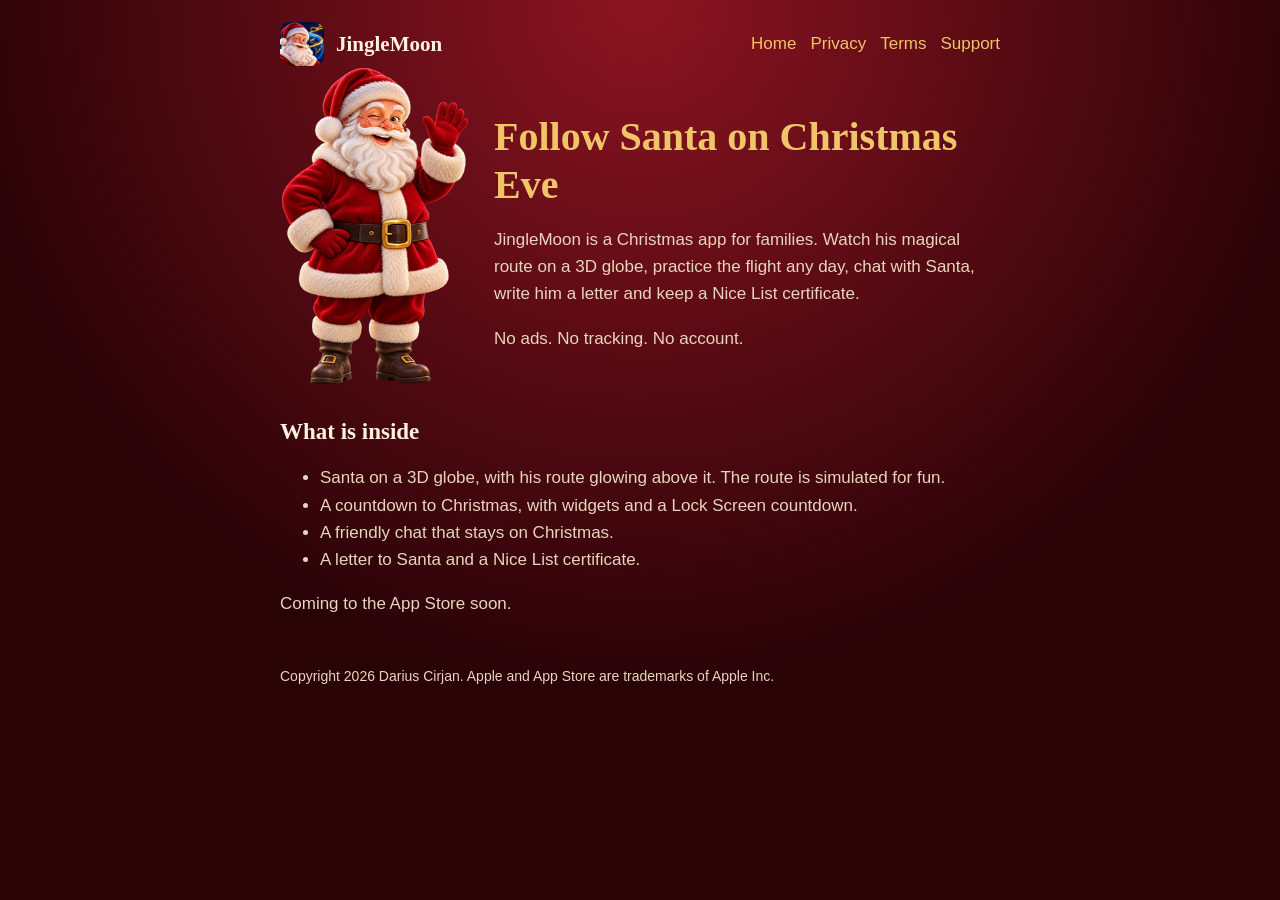
==== index.html @ f24d23e4 "Add the JingleMoon site - landing, privacy, terms and support for the App Store listing Co-Authored-" ====
<!DOCTYPE html>
<html lang="en"><head><meta charset="utf-8"><meta name="viewport" content="width=device-width,initial-scale=1"><title>JingleMoon: Santa Tracker</title><meta name="description" content="JingleMoon: follow Santa's flight on a 3D globe, chat with Santa and write him a letter."><link rel="icon" href="favicon.png"><link rel="apple-touch-icon" href="apple-touch-icon.png"><link rel="stylesheet" href="style.css"></head><body>
<header><img src="img/icon.png" alt=""><b>JingleMoon</b><nav><a href="index.html">Home</a><a href="privacy.html">Privacy</a><a href="terms.html">Terms</a><a href="support.html">Support</a></nav></header>
<main>
<section class="hero"><img src="img/santa.png" alt="Santa waving"><div><h1>Follow Santa on Christmas Eve</h1><p>JingleMoon is a Christmas app for families. Watch his magical route on a 3D globe, practice the flight any day, chat with Santa, write him a letter and keep a Nice List certificate.</p><p>No ads. No tracking. No account.</p></div></section><h2>What is inside</h2><ul><li>Santa on a 3D globe, with his route glowing above it. The route is simulated for fun.</li><li>A countdown to Christmas, with widgets and a Lock Screen countdown.</li><li>A friendly chat that stays on Christmas.</li><li>A letter to Santa and a Nice List certificate.</li></ul><p>Coming to the App Store soon.</p>
</main>
<footer>Copyright 2026 Darius Cirjan. Apple and App Store are trademarks of Apple Inc.</footer></body></html>
---- style.css ----
:root{--red:#7a0f1c;--deep:#2a0307;--gold:#f0c469;--cream:#fdf3df;--muted:#e7d6bd}
*{box-sizing:border-box}body{margin:0;background:radial-gradient(circle at 50% 0,#8d1422,var(--deep) 62%);background-attachment:fixed;color:var(--cream);font:17px/1.6 -apple-system,BlinkMacSystemFont,"Segoe UI",Roboto,Arial,sans-serif}
a{color:var(--gold)}header,main,footer{max-width:760px;margin:auto;padding:0 20px}header{display:flex;align-items:center;gap:12px;padding-top:22px;flex-wrap:wrap}
header img{width:44px;height:44px;border-radius:10px}header b{font:700 21px Georgia,serif;margin-right:auto}nav a{margin-left:14px;text-decoration:none}h1,h2{font-family:Georgia,serif;line-height:1.2}h1{font-size:40px;color:var(--gold);margin:30px 0 8px}h2{font-size:23px;margin-top:32px}p,li{color:var(--muted)}
.hero{display:flex;gap:24px;align-items:center;flex-wrap:wrap}.hero img{width:190px;max-width:45vw}.hero div{flex:1;min-width:260px}footer{margin-top:48px;padding-bottom:36px;font-size:14px;color:var(--muted)}
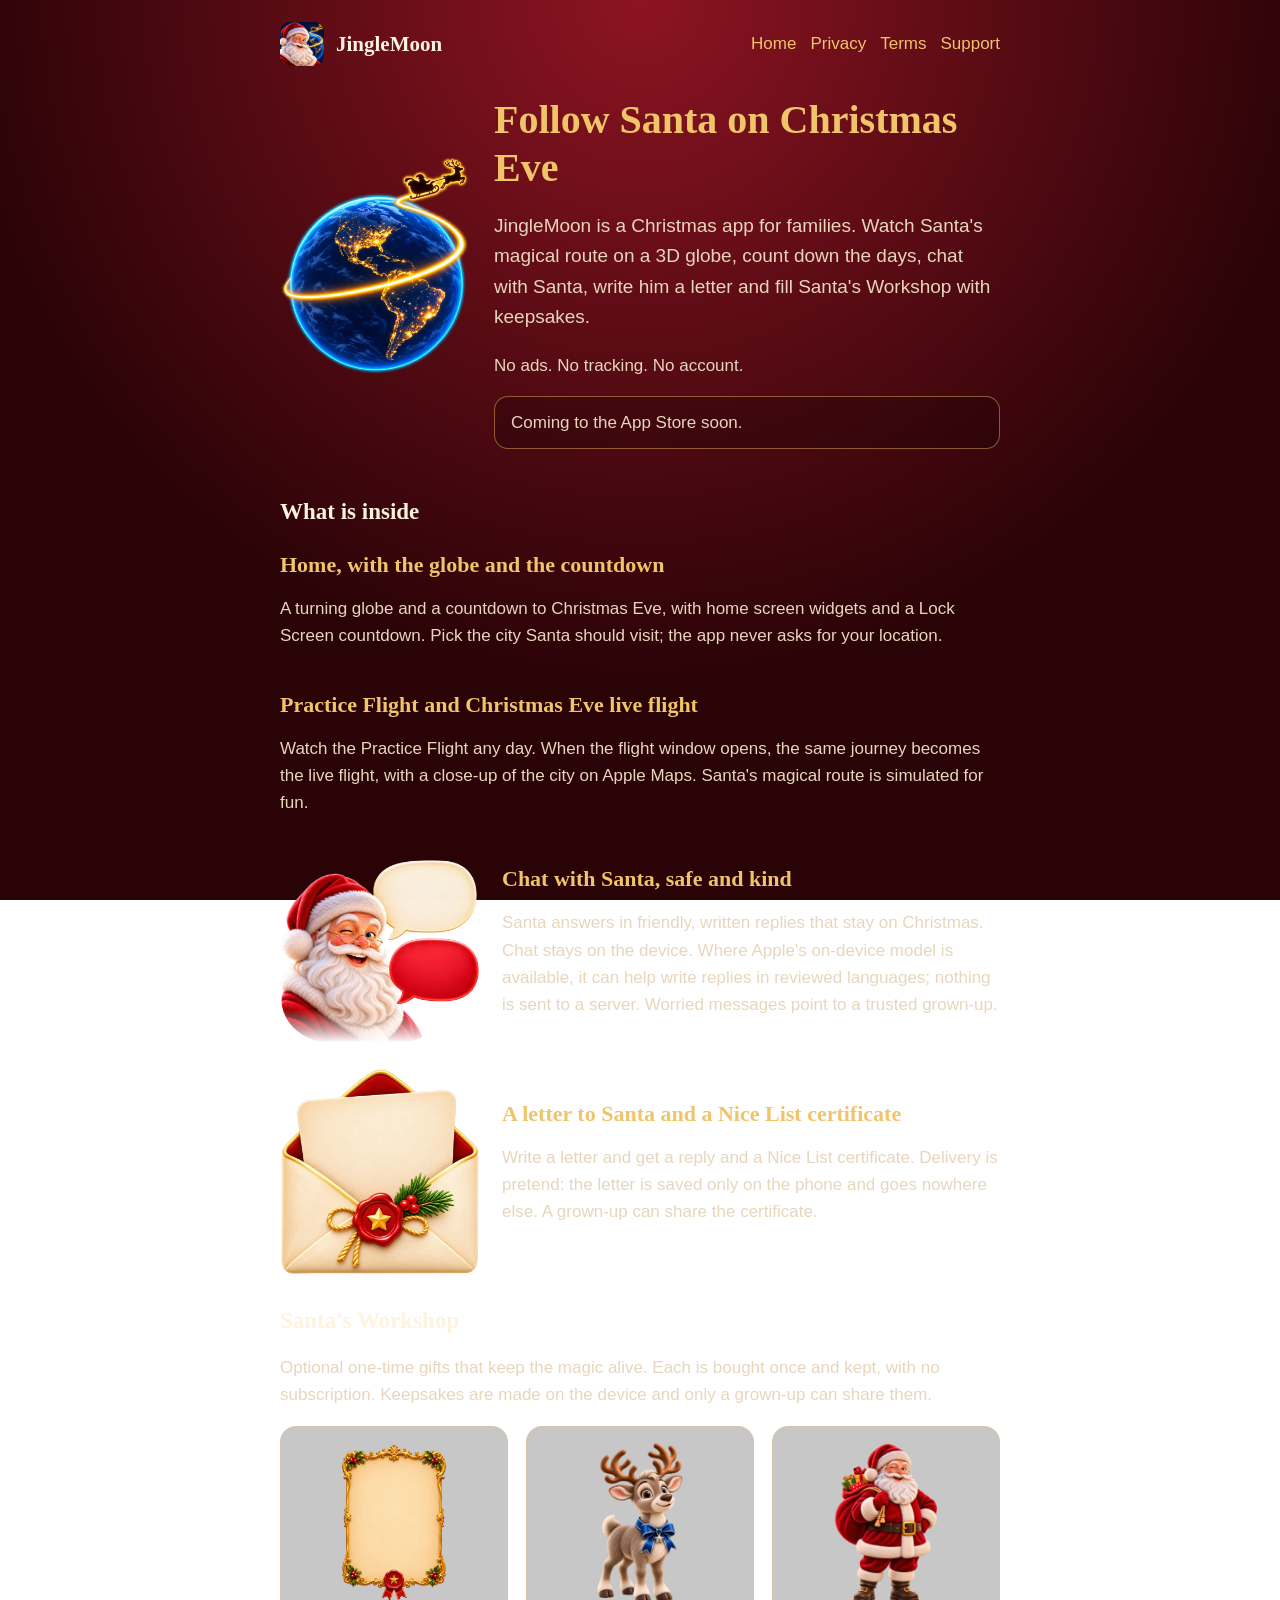
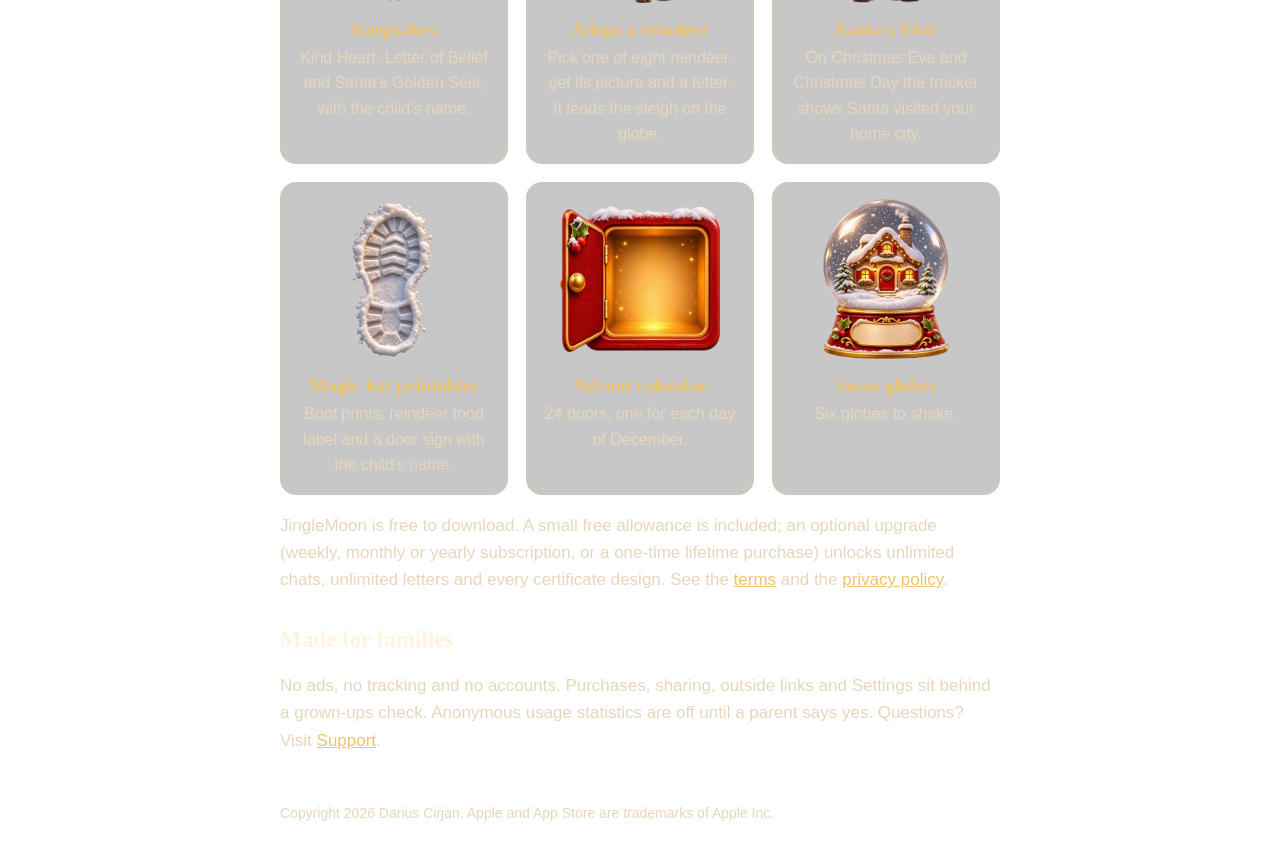
==== commit 5b802787: "Rewrite site pages and add art - match privacy, terms, shop and chat to the current app Co-Authored-" ====
--- a/index.html
+++ b/index.html
@@ -1,7 +1,27 @@
 <!DOCTYPE html>
-<html lang="en"><head><meta charset="utf-8"><meta name="viewport" content="width=device-width,initial-scale=1"><title>JingleMoon: Santa Tracker</title><meta name="description" content="JingleMoon: follow Santa's flight on a 3D globe, chat with Santa and write him a letter."><link rel="icon" href="favicon.png"><link rel="apple-touch-icon" href="apple-touch-icon.png"><link rel="stylesheet" href="style.css"></head><body>
-<header><img src="img/icon.png" alt=""><b>JingleMoon</b><nav><a href="index.html">Home</a><a href="privacy.html">Privacy</a><a href="terms.html">Terms</a><a href="support.html">Support</a></nav></header>
+<html lang="en"><head><meta charset="utf-8"><meta name="viewport" content="width=device-width,initial-scale=1"><title>JingleMoon: Santa Tracker for families</title><meta name="description" content="Follow Santa on a 3D globe, practice the flight any day, chat with Santa, write him a letter and visit Santa's Workshop. No ads, no tracking, no account."><link rel="icon" href="favicon.png"><link rel="apple-touch-icon" href="apple-touch-icon.png"><link rel="stylesheet" href="style.css"></head><body>
+<header><img src="img/icon.png" alt="" width="44" height="44"><b>JingleMoon</b><nav aria-label="Main"><a href="index.html">Home</a><a href="privacy.html">Privacy</a><a href="terms.html">Terms</a><a href="support.html">Support</a></nav></header>
 <main>
-<section class="hero"><img src="img/santa.png" alt="Santa waving"><div><h1>Follow Santa on Christmas Eve</h1><p>JingleMoon is a Christmas app for families. Watch his magical route on a 3D globe, practice the flight any day, chat with Santa, write him a letter and keep a Nice List certificate.</p><p>No ads. No tracking. No account.</p></div></section><h2>What is inside</h2><ul><li>Santa on a 3D globe, with his route glowing above it. The route is simulated for fun.</li><li>A countdown to Christmas, with widgets and a Lock Screen countdown.</li><li>A friendly chat that stays on Christmas.</li><li>A letter to Santa and a Nice List certificate.</li></ul><p>Coming to the App Store soon.</p>
+<section class="hero"><img src="img/hero-globe.webp" alt="A glowing night Earth with Santa's sleigh and a golden route above it" width="720" height="811"><div><h1>Follow Santa on Christmas Eve</h1><p class="lead">JingleMoon is a Christmas app for families. Watch Santa's magical route on a 3D globe, count down the days, chat with Santa, write him a letter and fill Santa's Workshop with keepsakes.</p><p>No ads. No tracking. No account.</p><p class="note">Coming to the App Store soon.</p></div></section>
+
+<h2>What is inside</h2>
+<div class="feature"><div><h3>Home, with the globe and the countdown</h3><p>A turning globe and a countdown to Christmas Eve, with home screen widgets and a Lock Screen countdown. Pick the city Santa should visit; the app never asks for your location.</p></div></div>
+<div class="feature"><div><h3>Practice Flight and Christmas Eve live flight</h3><p>Watch the Practice Flight any day. When the flight window opens, the same journey becomes the live flight, with a close-up of the city on Apple Maps. Santa&#39;s magical route is simulated for fun.</p></div></div>
+<div class="feature"><img src="img/hero-chat.webp" alt="Smiling Santa with two speech bubbles" width="720" height="657" loading="lazy"><div><h3>Chat with Santa, safe and kind</h3><p>Santa answers in friendly, written replies that stay on Christmas. Chat stays on the device. Where Apple&#39;s on-device model is available, it can help write replies in reviewed languages; nothing is sent to a server. Worried messages point to a trusted grown-up.</p></div></div>
+<div class="feature"><img src="img/hero-letter.webp" alt="Santa reading a letter" width="720" height="640" loading="lazy"><div><h3>A letter to Santa and a Nice List certificate</h3><p>Write a letter and get a reply and a Nice List certificate. Delivery is pretend: the letter is saved only on the phone and goes nowhere else. A grown-up can share the certificate.</p></div></div>
+
+<h2>Santa&#39;s Workshop</h2>
+<p>Optional one-time gifts that keep the magic alive. Each is bought once and kept, with no subscription. Keepsakes are made on the device and only a grown-up can share them.</p>
+<ul class="grid">
+<li><img src="img/golden-seal.webp" alt="Santa's Golden Seal keepsake" width="400" height="400" loading="lazy"><h3>Keepsakes</h3><p>Kind Heart, Letter of Belief and Santa&#39;s Golden Seal, with the child&#39;s name.</p></li>
+<li><img src="img/reindeer-comet.webp" alt="Comet the reindeer" width="400" height="400" loading="lazy"><h3>Adopt a reindeer</h3><p>Pick one of eight reindeer, get its picture and a letter. It leads the sleigh on the globe.</p></li>
+<li><img src="img/santa-gift-bag.webp" alt="Santa with a gift bag" width="480" height="480" loading="lazy"><h3>Santa&#39;s Visit</h3><p>On Christmas Eve and Christmas Day the tracker shows Santa visited your home city.</p></li>
+<li><img src="img/boot-print.webp" alt="Santa's boot print printable" width="400" height="400" loading="lazy"><h3>Magic Kit printables</h3><p>Boot prints, reindeer food label and a door sign with the child&#39;s name.</p></li>
+<li><img src="img/advent-door.webp" alt="An open advent calendar door" width="400" height="400" loading="lazy"><h3>Advent calendar</h3><p>24 doors, one for each day of December.</p></li>
+<li><img src="img/snowglobe-cottage.webp" alt="A snow globe with a cottage" width="400" height="400" loading="lazy"><h3>Snow globes</h3><p>Six globes to shake.</p></li>
+</ul>
+<p>JingleMoon is free to download. A small free allowance is included; an optional upgrade (weekly, monthly or yearly subscription, or a one-time lifetime purchase) unlocks unlimited chats, unlimited letters and every certificate design. See the <a href="terms.html">terms</a> and the <a href="privacy.html">privacy policy</a>.</p>
+<h2>Made for families</h2>
+<p>No ads, no tracking and no accounts. Purchases, sharing, outside links and Settings sit behind a grown-ups check. Anonymous usage statistics are off until a parent says yes. Questions? Visit <a href="support.html">Support</a>.</p>
 </main>
 <footer>Copyright 2026 Darius Cirjan. Apple and App Store are trademarks of Apple Inc.</footer></body></html>
--- a/style.css
+++ b/style.css
@@ -3,3 +3,12 @@
 a{color:var(--gold)}header,main,footer{max-width:760px;margin:auto;padding:0 20px}header{display:flex;align-items:center;gap:12px;padding-top:22px;flex-wrap:wrap}
 header img{width:44px;height:44px;border-radius:10px}header b{font:700 21px Georgia,serif;margin-right:auto}nav a{margin-left:14px;text-decoration:none}h1,h2{font-family:Georgia,serif;line-height:1.2}h1{font-size:40px;color:var(--gold);margin:30px 0 8px}h2{font-size:23px;margin-top:32px}p,li{color:var(--muted)}
 .hero{display:flex;gap:24px;align-items:center;flex-wrap:wrap}.hero img{width:190px;max-width:45vw}.hero div{flex:1;min-width:260px}footer{margin-top:48px;padding-bottom:36px;font-size:14px;color:var(--muted)}
+a:focus-visible{outline:3px solid var(--gold);outline-offset:3px;border-radius:4px}
+nav{display:flex;flex-wrap:wrap}nav a{padding:8px 0}
+.lead{font-size:19px}.note{border:1px solid rgba(240,196,105,.45);border-radius:14px;padding:12px 16px;background:rgba(0,0,0,.2)}
+.grid{display:grid;grid-template-columns:repeat(auto-fit,minmax(220px,1fr));gap:18px;padding:0;list-style:none}
+.grid li{background:rgba(0,0,0,.22);border:1px solid rgba(240,196,105,.3);border-radius:16px;padding:16px;text-align:center}
+.grid img{width:100%;max-width:160px;height:auto;aspect-ratio:1;object-fit:contain}.grid h3{font:700 19px Georgia,serif;color:var(--gold);margin:8px 0 4px}.grid p{margin:0;font-size:16px}
+.feature{display:flex;gap:22px;align-items:center;flex-wrap:wrap;margin:26px 0}.feature img{width:200px;max-width:50vw;height:auto}.feature div{flex:1;min-width:240px}.feature h3{font:700 22px Georgia,serif;color:var(--gold);margin:0 0 6px}
+.hero img{height:auto}details{border-bottom:1px solid rgba(240,196,105,.25);padding:10px 0}summary{cursor:pointer;font:700 19px Georgia,serif;color:var(--cream)}summary:focus-visible{outline:3px solid var(--gold)}
+@media (prefers-reduced-motion:no-preference){html{scroll-behavior:smooth}}
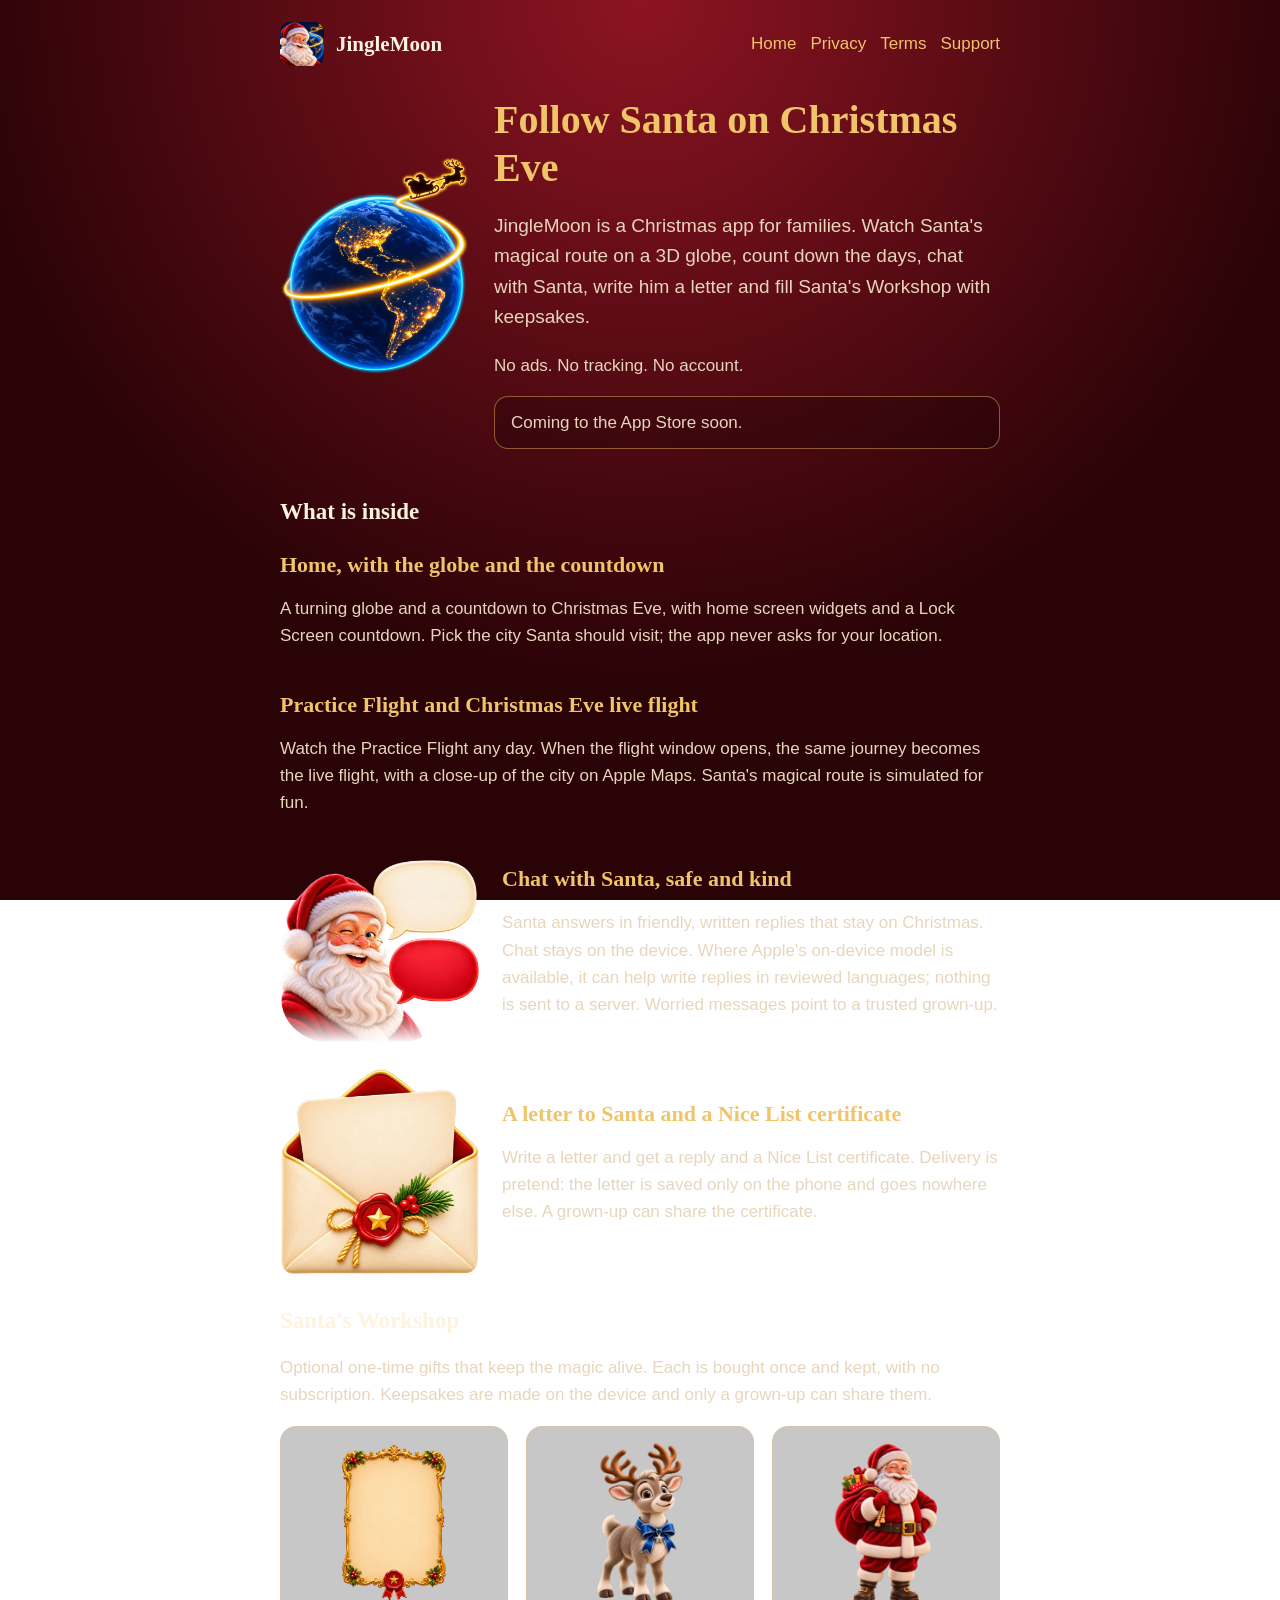
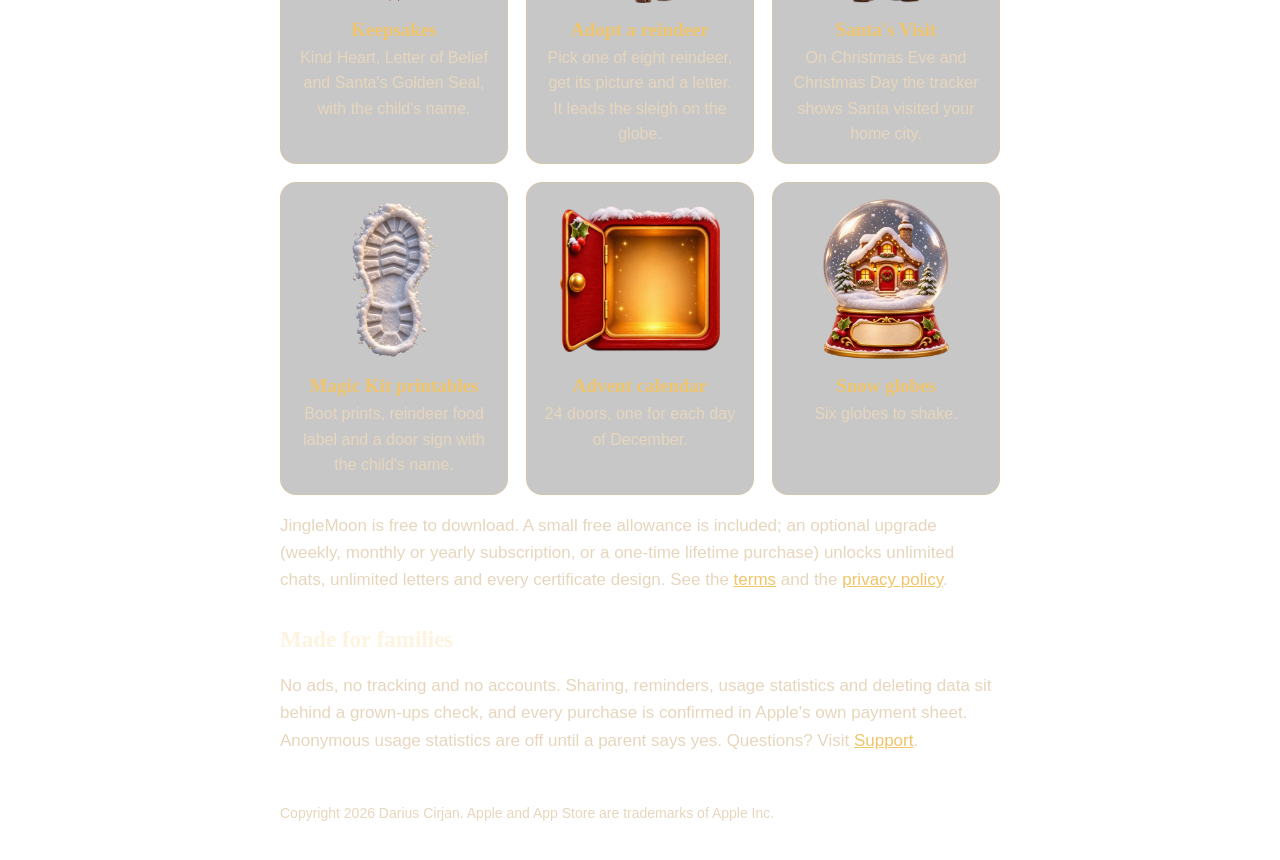
==== commit 861a3e9a: "Correct the grown-ups check claims - purchases, restore, Settings and links are no longer gated in t" ====
--- a/index.html
+++ b/index.html
@@ -22,6 +22,6 @@
 </ul>
 <p>JingleMoon is free to download. A small free allowance is included; an optional upgrade (weekly, monthly or yearly subscription, or a one-time lifetime purchase) unlocks unlimited chats, unlimited letters and every certificate design. See the <a href="terms.html">terms</a> and the <a href="privacy.html">privacy policy</a>.</p>
 <h2>Made for families</h2>
-<p>No ads, no tracking and no accounts. Purchases, sharing, outside links and Settings sit behind a grown-ups check. Anonymous usage statistics are off until a parent says yes. Questions? Visit <a href="support.html">Support</a>.</p>
+<p>No ads, no tracking and no accounts. Sharing, reminders, usage statistics and deleting data sit behind a grown-ups check, and every purchase is confirmed in Apple&#39;s own payment sheet. Anonymous usage statistics are off until a parent says yes. Questions? Visit <a href="support.html">Support</a>.</p>
 </main>
 <footer>Copyright 2026 Darius Cirjan. Apple and App Store are trademarks of Apple Inc.</footer></body></html>
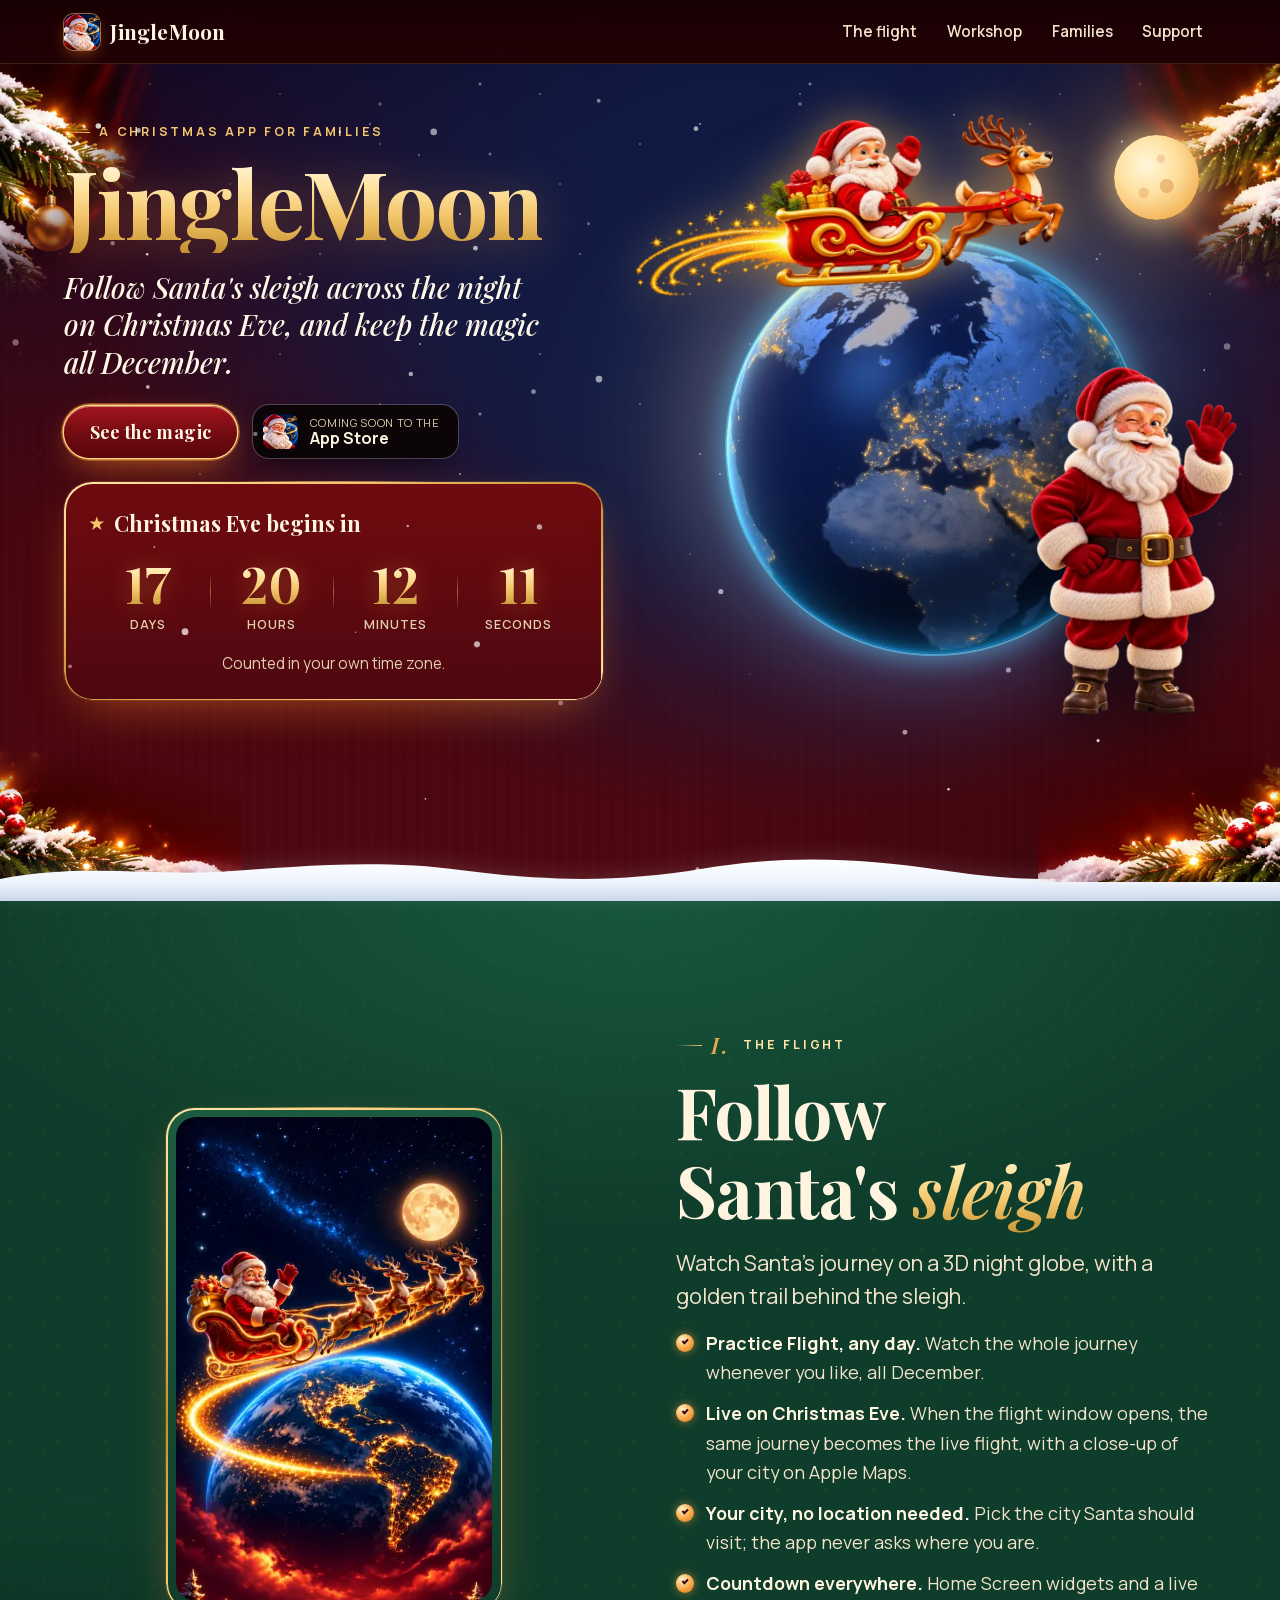
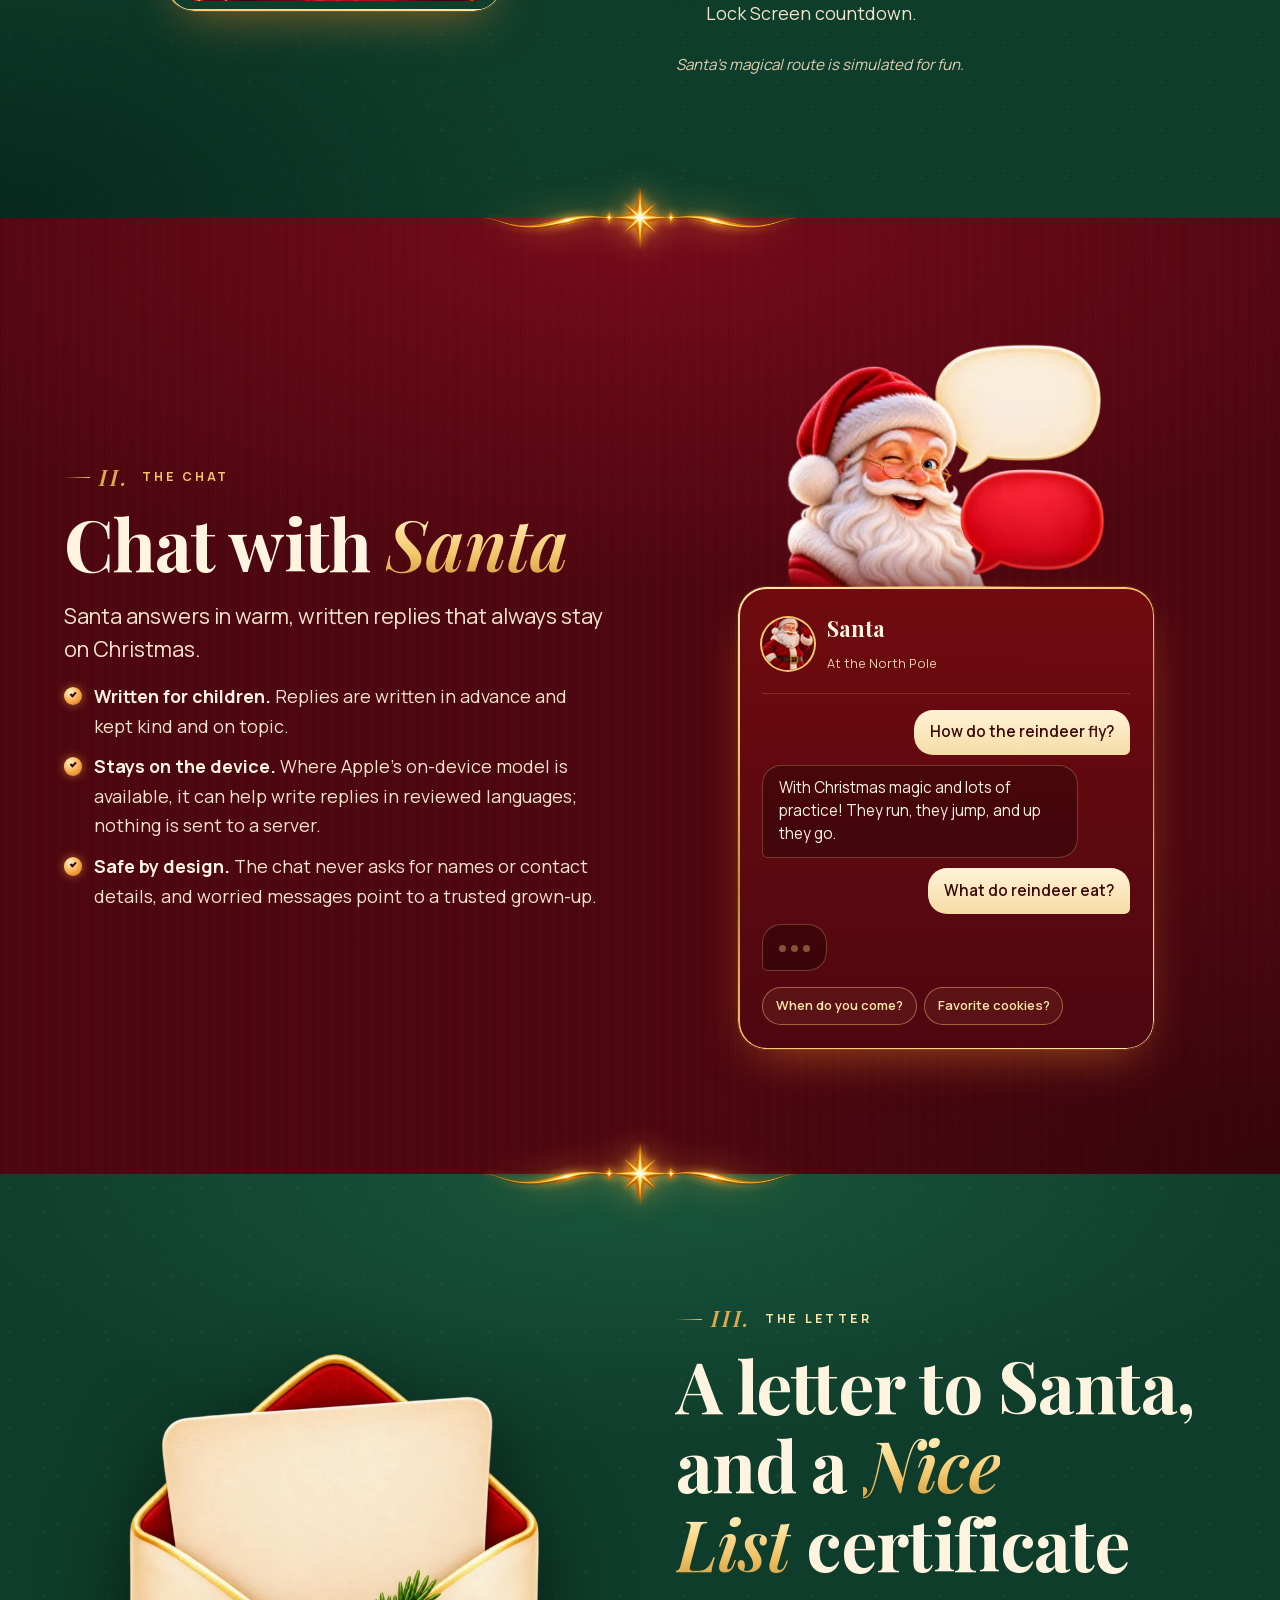
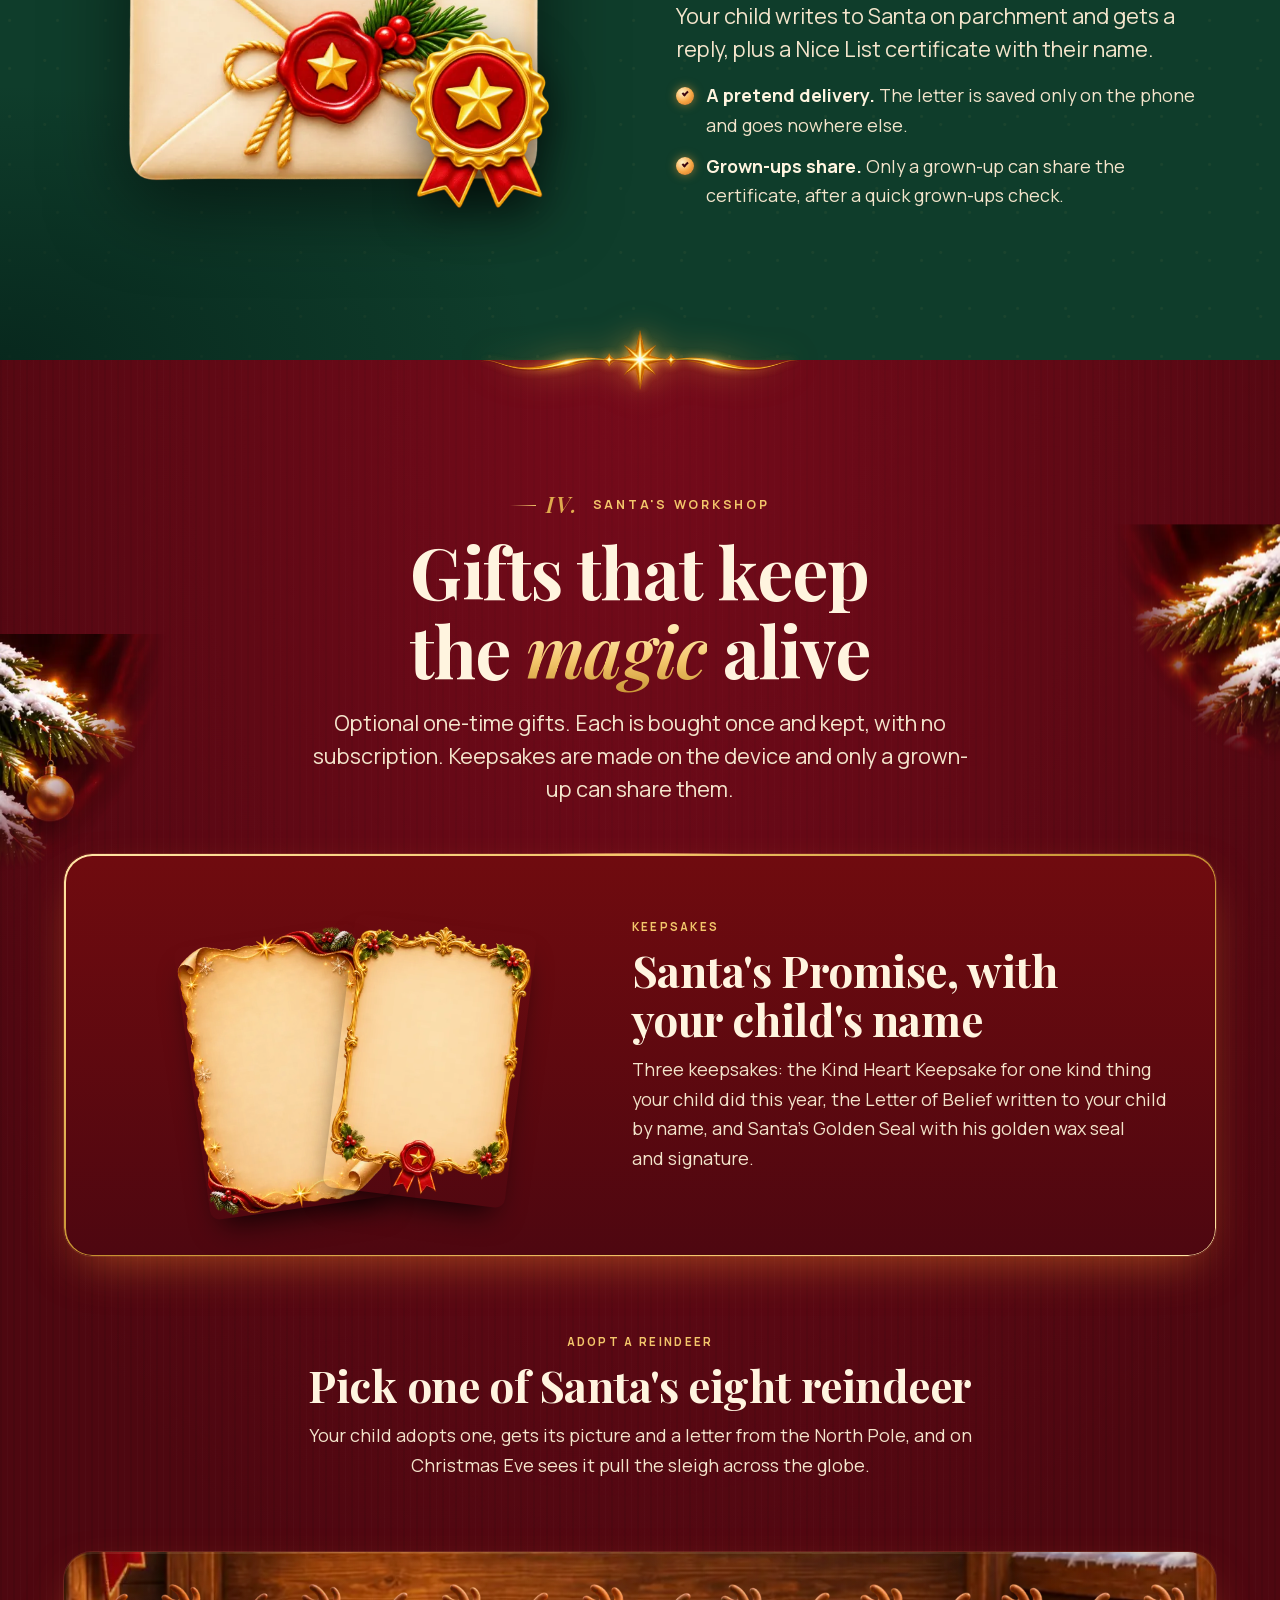
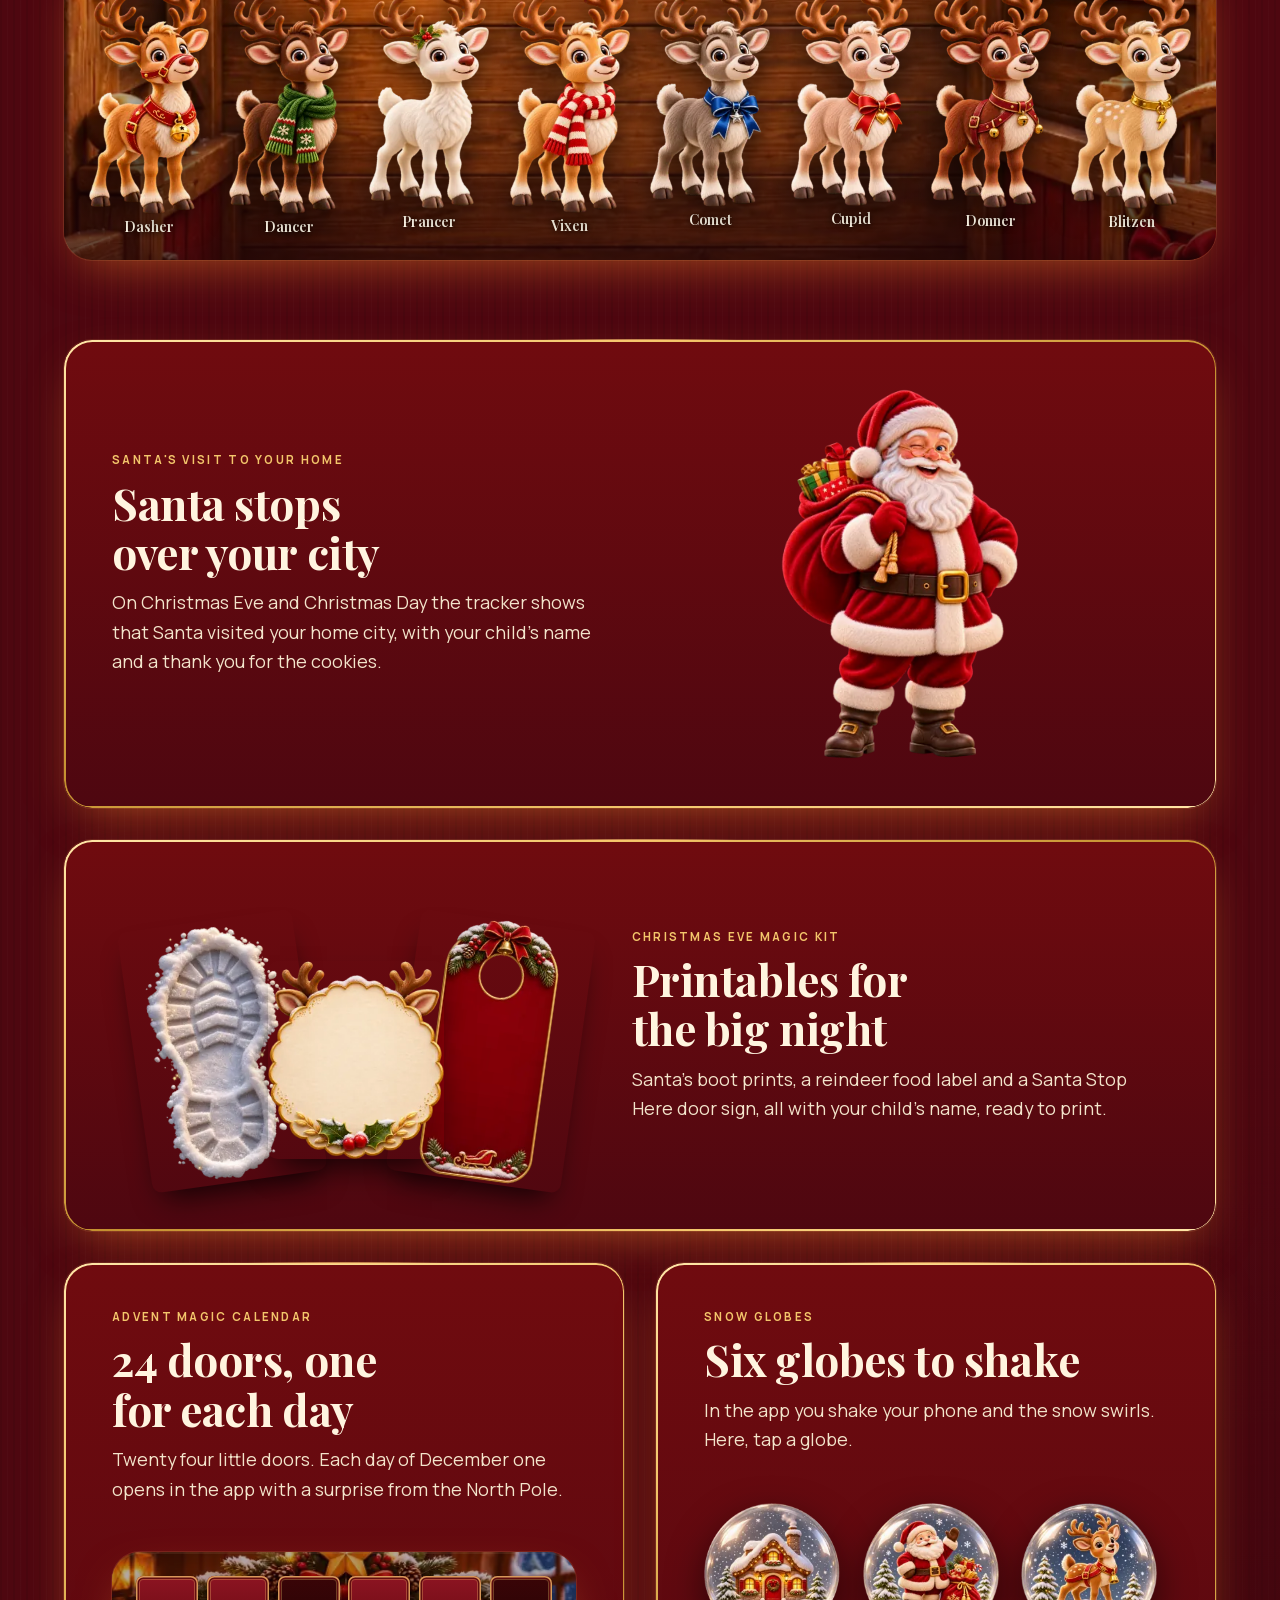
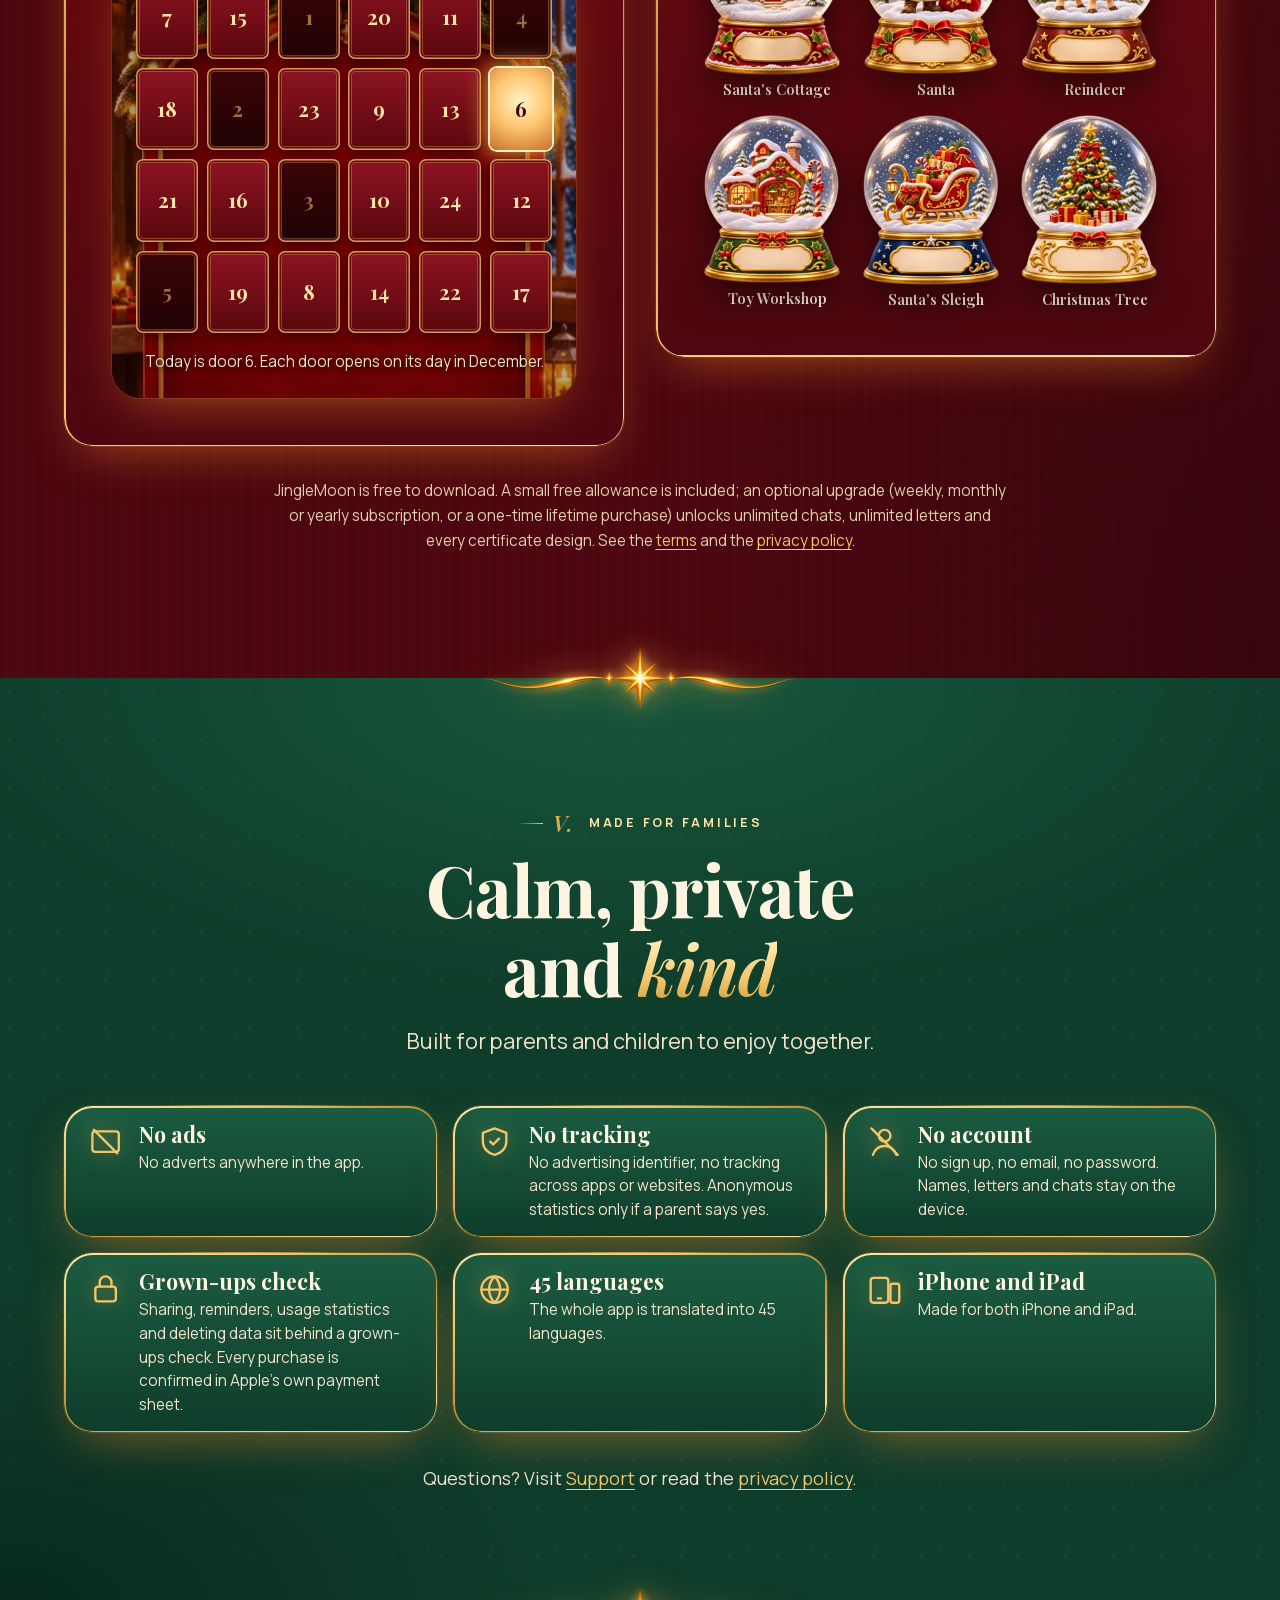
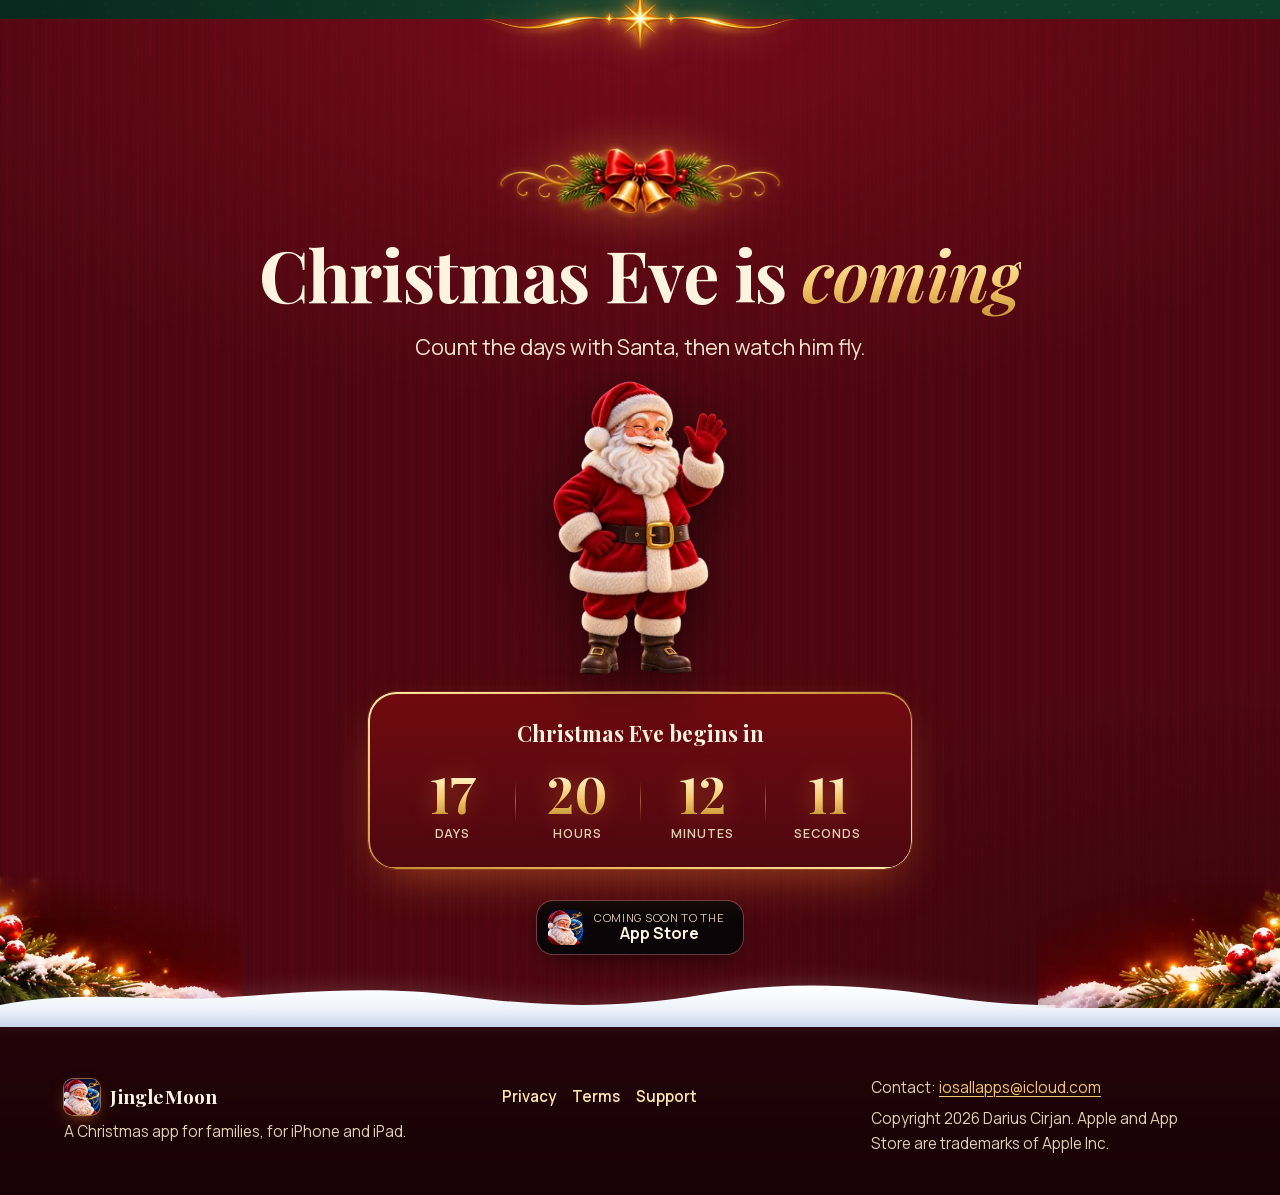
==== commit 63a487d6: "Redesign the JingleMoon site as an animated Christmas landing page - owner wants a business-grade, m" ====
--- a/index.html
+++ b/index.html
@@ -1,27 +1,325 @@
 <!DOCTYPE html>
-<html lang="en"><head><meta charset="utf-8"><meta name="viewport" content="width=device-width,initial-scale=1"><title>JingleMoon: Santa Tracker for families</title><meta name="description" content="Follow Santa on a 3D globe, practice the flight any day, chat with Santa, write him a letter and visit Santa's Workshop. No ads, no tracking, no account."><link rel="icon" href="favicon.png"><link rel="apple-touch-icon" href="apple-touch-icon.png"><link rel="stylesheet" href="style.css"></head><body>
-<header><img src="img/icon.png" alt="" width="44" height="44"><b>JingleMoon</b><nav aria-label="Main"><a href="index.html">Home</a><a href="privacy.html">Privacy</a><a href="terms.html">Terms</a><a href="support.html">Support</a></nav></header>
-<main>
-<section class="hero"><img src="img/hero-globe.webp" alt="A glowing night Earth with Santa's sleigh and a golden route above it" width="720" height="811"><div><h1>Follow Santa on Christmas Eve</h1><p class="lead">JingleMoon is a Christmas app for families. Watch Santa's magical route on a 3D globe, count down the days, chat with Santa, write him a letter and fill Santa's Workshop with keepsakes.</p><p>No ads. No tracking. No account.</p><p class="note">Coming to the App Store soon.</p></div></section>
-
-<h2>What is inside</h2>
-<div class="feature"><div><h3>Home, with the globe and the countdown</h3><p>A turning globe and a countdown to Christmas Eve, with home screen widgets and a Lock Screen countdown. Pick the city Santa should visit; the app never asks for your location.</p></div></div>
-<div class="feature"><div><h3>Practice Flight and Christmas Eve live flight</h3><p>Watch the Practice Flight any day. When the flight window opens, the same journey becomes the live flight, with a close-up of the city on Apple Maps. Santa&#39;s magical route is simulated for fun.</p></div></div>
-<div class="feature"><img src="img/hero-chat.webp" alt="Smiling Santa with two speech bubbles" width="720" height="657" loading="lazy"><div><h3>Chat with Santa, safe and kind</h3><p>Santa answers in friendly, written replies that stay on Christmas. Chat stays on the device. Where Apple&#39;s on-device model is available, it can help write replies in reviewed languages; nothing is sent to a server. Worried messages point to a trusted grown-up.</p></div></div>
-<div class="feature"><img src="img/hero-letter.webp" alt="Santa reading a letter" width="720" height="640" loading="lazy"><div><h3>A letter to Santa and a Nice List certificate</h3><p>Write a letter and get a reply and a Nice List certificate. Delivery is pretend: the letter is saved only on the phone and goes nowhere else. A grown-up can share the certificate.</p></div></div>
-
-<h2>Santa&#39;s Workshop</h2>
-<p>Optional one-time gifts that keep the magic alive. Each is bought once and kept, with no subscription. Keepsakes are made on the device and only a grown-up can share them.</p>
-<ul class="grid">
-<li><img src="img/golden-seal.webp" alt="Santa's Golden Seal keepsake" width="400" height="400" loading="lazy"><h3>Keepsakes</h3><p>Kind Heart, Letter of Belief and Santa&#39;s Golden Seal, with the child&#39;s name.</p></li>
-<li><img src="img/reindeer-comet.webp" alt="Comet the reindeer" width="400" height="400" loading="lazy"><h3>Adopt a reindeer</h3><p>Pick one of eight reindeer, get its picture and a letter. It leads the sleigh on the globe.</p></li>
-<li><img src="img/santa-gift-bag.webp" alt="Santa with a gift bag" width="480" height="480" loading="lazy"><h3>Santa&#39;s Visit</h3><p>On Christmas Eve and Christmas Day the tracker shows Santa visited your home city.</p></li>
-<li><img src="img/boot-print.webp" alt="Santa's boot print printable" width="400" height="400" loading="lazy"><h3>Magic Kit printables</h3><p>Boot prints, reindeer food label and a door sign with the child&#39;s name.</p></li>
-<li><img src="img/advent-door.webp" alt="An open advent calendar door" width="400" height="400" loading="lazy"><h3>Advent calendar</h3><p>24 doors, one for each day of December.</p></li>
-<li><img src="img/snowglobe-cottage.webp" alt="A snow globe with a cottage" width="400" height="400" loading="lazy"><h3>Snow globes</h3><p>Six globes to shake.</p></li>
-</ul>
-<p>JingleMoon is free to download. A small free allowance is included; an optional upgrade (weekly, monthly or yearly subscription, or a one-time lifetime purchase) unlocks unlimited chats, unlimited letters and every certificate design. See the <a href="terms.html">terms</a> and the <a href="privacy.html">privacy policy</a>.</p>
-<h2>Made for families</h2>
-<p>No ads, no tracking and no accounts. Sharing, reminders, usage statistics and deleting data sit behind a grown-ups check, and every purchase is confirmed in Apple&#39;s own payment sheet. Anonymous usage statistics are off until a parent says yes. Questions? Visit <a href="support.html">Support</a>.</p>
+<html lang="en" class="no-js">
+<head>
+<meta charset="utf-8">
+<meta name="viewport" content="width=device-width,initial-scale=1,viewport-fit=cover">
+<title>JingleMoon: follow Santa's sleigh on Christmas Eve</title>
+<meta name="description" content="A Christmas app for families. Follow Santa's sleigh on a glowing night globe, chat with Santa, write him a letter and visit Santa's Workshop. No ads, no tracking, no account.">
+<link rel="canonical" href="https://jinglemoon.com/">
+<meta name="theme-color" content="#2E040B">
+<meta property="og:type" content="website">
+<meta property="og:site_name" content="JingleMoon">
+<meta property="og:url" content="https://jinglemoon.com/">
+<meta property="og:title" content="JingleMoon: follow Santa's sleigh on Christmas Eve">
+<meta property="og:description" content="Follow Santa's sleigh on a glowing night globe, chat with Santa, write him a letter. Made for families: no ads, no tracking, no account.">
+<meta property="og:image" content="https://jinglemoon.com/img/og.jpg">
+<meta property="og:image:width" content="1200">
+<meta property="og:image:height" content="630">
+<meta property="og:image:alt" content="Santa's sleigh with a golden trail over a night globe with golden Europe, next to the JingleMoon name">
+<meta name="twitter:card" content="summary_large_image">
+<meta name="twitter:title" content="JingleMoon: follow Santa's sleigh on Christmas Eve">
+<meta name="twitter:description" content="A Christmas app for families. No ads, no tracking, no account.">
+<meta name="twitter:image" content="https://jinglemoon.com/img/og.jpg">
+<link rel="icon" href="favicon.png">
+<link rel="apple-touch-icon" href="apple-touch-icon.png">
+<link rel="preload" href="fonts/playfair-latin.woff2" as="font" type="font/woff2" crossorigin>
+<link rel="preload" href="fonts/manrope-latin.woff2" as="font" type="font/woff2" crossorigin>
+<link rel="preload" as="image" href="img/globe-820.webp" imagesrcset="img/globe-520.webp 520w, img/globe-820.webp 820w, img/globe-1100.webp 1100w" imagesizes="(min-width: 64rem) 40rem, 92vw">
+<link rel="stylesheet" href="style.css">
+<script>document.documentElement.className="js"</script>
+<script type="application/ld+json">
+{"@context":"https://schema.org","@type":"MobileApplication","name":"JingleMoon","operatingSystem":"iOS, iPadOS","applicationCategory":"EntertainmentApplication","description":"A Christmas app for families: follow Santa's simulated sleigh flight on a night globe, chat with Santa, write him a letter and visit Santa's Workshop.","url":"https://jinglemoon.com/","inLanguage":"en","offers":{"@type":"Offer","price":"0","priceCurrency":"USD"},"author":{"@type":"Person","name":"Darius Cirjan","email":"iosallapps@icloud.com"}}
+</script>
+</head>
+<body>
+<a class="skip" href="#main">Skip to content</a>
+<canvas id="snow" aria-hidden="true"></canvas>
+
+<header class="site-header">
+  <div class="wrap">
+    <a class="brand" href="index.html" aria-label="JingleMoon home"><img src="img/icon-128.webp" alt="" width="36" height="36"><span>JingleMoon</span></a>
+    <button class="menu-btn" type="button" aria-expanded="false" aria-controls="site-nav"><svg viewBox="0 0 24 24" fill="none" stroke="currentColor" stroke-width="2" stroke-linecap="round" aria-hidden="true"><path d="M4 7h16M4 12h16M4 17h16"/></svg>Menu</button>
+    <nav class="nav" id="site-nav" aria-label="Main">
+      <a href="#flight">The flight</a>
+      <a href="#workshop">Workshop</a>
+      <a href="#families">Families</a>
+      <a href="support.html">Support</a>
+    </nav>
+  </div>
+</header>
+
+<main id="main">
+
+<section class="hero ground-velvet" aria-labelledby="hero-title">
+  <div class="sky" aria-hidden="true"></div>
+  <div class="stars" aria-hidden="true"></div>
+  <div class="branch left" data-parallax="0.18" aria-hidden="true"><img src="img/branch-left.webp" alt="" width="260" height="440"></div>
+  <div class="branch right" data-parallax="0.12" aria-hidden="true"><img src="img/branch-right.webp" alt="" width="260" height="440"></div>
+  <div class="wrap hero-grid">
+    <div class="hero-copy">
+      <p class="eyebrow">A Christmas app for families</p>
+      <h1 id="hero-title"><span class="gold">JingleMoon</span></h1>
+      <p class="promise">Follow Santa's sleigh across the night on Christmas Eve, and keep the magic all December.</p>
+    </div>
+    <div class="hero-actions">
+      <div class="cta-row">
+        <a class="btn" href="#flight">See the magic</a>
+        <span class="soon" role="note"><img src="img/icon-128.webp" alt="" width="36" height="36"><span><small>Coming soon to the</small><b>App Store</b></span></span>
+      </div>
+      <div class="card countdown" data-countdown>
+        <p class="countdown-head"><svg viewBox="0 0 24 24" fill="currentColor" aria-hidden="true"><path d="M12 2l2.4 6.9H22l-6 4.5 2.3 7L12 16l-6.3 4.4 2.3-7-6-4.5h7.6z"/></svg><span>Christmas Eve begins in</span></p>
+        <dl class="units" role="timer" aria-label="Time left until Christmas Eve in your time zone">
+          <div><dt>Days</dt><dd data-u="d">--</dd></div>
+          <div><dt>Hours</dt><dd data-u="h">--</dd></div>
+          <div><dt>Minutes</dt><dd data-u="m">--</dd></div>
+          <div><dt>Seconds</dt><dd data-u="s">--</dd></div>
+        </dl>
+        <p class="countdown-msg" data-msg></p>
+        <p class="countdown-foot">Counted in your own time zone.</p>
+      </div>
+    </div>
+    <div class="stage">
+      <div class="moon" aria-hidden="true"></div>
+      <div class="earth"><div class="halo" aria-hidden="true"></div><img src="img/globe-820.webp" srcset="img/globe-520.webp 520w, img/globe-820.webp 820w, img/globe-1100.webp 1100w" sizes="(min-width: 64rem) 40rem, 92vw" width="1100" height="1100" alt="A night globe with the cities of Europe glowing gold" fetchpriority="high"></div>
+      <img class="sleigh" src="img/sleigh-760.webp" srcset="img/sleigh-420.webp 420w, img/sleigh-760.webp 760w" sizes="(min-width: 64rem) 30rem, 70vw" width="760" height="302" alt="Santa's sleigh and reindeer flying with a golden trail">
+      <img class="santa" src="img/santa-wave-420.webp" srcset="img/santa-wave-240.webp 240w, img/santa-wave-420.webp 420w" sizes="(min-width: 64rem) 15rem, 36vw" width="420" height="706" alt="Santa waving hello">
+      <span class="sparkle" style="left:14%;top:30%" aria-hidden="true"></span>
+      <span class="sparkle" style="left:84%;top:18%;animation-delay:1.1s" aria-hidden="true"></span>
+      <span class="sparkle" style="left:8%;top:70%;animation-delay:2s" aria-hidden="true"></span>
+      <span class="sparkle" style="left:52%;top:6%;animation-delay:.6s" aria-hidden="true"></span>
+    </div>
+  </div>
+</section>
+<div class="garland" aria-hidden="true"><svg viewBox="0 0 1440 60" preserveAspectRatio="none"><defs><linearGradient id="snow-a" x1="0" y1="0" x2="0" y2="1"><stop offset="0" stop-color="#ffffff"/><stop offset=".55" stop-color="#eef3fb"/><stop offset="1" stop-color="#c9d6ea"/></linearGradient></defs><path fill="url(#snow-a)" d="M0 30 C90 8 170 26 250 20 S420 2 520 18 S700 34 790 16 S960 0 1060 18 S1240 34 1330 14 S1420 18 1440 22 V60 H0Z"/></svg></div>
+
+<section class="chapter ground-pine flight" id="flight" aria-labelledby="flight-title">
+  <div class="wrap chapter-grid">
+    <div class="art-frame card reveal">
+      <img class="ob" src="img/ob-globe-480.webp" srcset="img/ob-globe-480.webp 480w, img/ob-globe-851.webp 851w" sizes="(min-width: 48rem) 21rem, 86vw" width="851" height="1300" alt="Santa's sleigh racing over the night globe under a full moon" loading="lazy">
+    </div>
+    <div class="reveal">
+      <p class="eyebrow"><span class="numeral">I.</span> The flight</p>
+      <h2 id="flight-title">Follow Santa's <em class="gold">sleigh</em></h2>
+      <p class="lead">Watch Santa's journey on a 3D night globe, with a golden trail behind the sleigh.</p>
+      <ul class="ticks">
+        <li><b>Practice Flight, any day.</b> Watch the whole journey whenever you like, all December.</li>
+        <li><b>Live on Christmas Eve.</b> When the flight window opens, the same journey becomes the live flight, with a close-up of your city on Apple Maps.</li>
+        <li><b>Your city, no location needed.</b> Pick the city Santa should visit; the app never asks where you are.</li>
+        <li><b>Countdown everywhere.</b> Home Screen widgets and a live Lock Screen countdown.</li>
+      </ul>
+      <p class="note">Santa's magical route is simulated for fun.</p>
+    </div>
+  </div>
+</section>
+
+<div class="seam" aria-hidden="true"><img src="img/ornament-600.webp" srcset="img/ornament-300.webp 300w, img/ornament-600.webp 600w" sizes="20rem" width="600" height="123" alt="" loading="lazy"></div>
+
+<section class="chapter ground-velvet chat" id="chat" aria-labelledby="chat-title">
+  <div class="wrap chapter-grid flip">
+    <div class="reveal">
+      <img class="hero-art" src="img/hero-chat-640.webp" srcset="img/hero-chat-360.webp 360w, img/hero-chat-640.webp 640w" sizes="20rem" width="640" height="584" alt="Smiling Santa beside two speech bubbles" loading="lazy">
+      <div class="card chat-demo" aria-label="Example of a chat with Santa">
+        <div class="santa-top"><img src="img/santa-wave-240.webp" alt="" width="240" height="403" loading="lazy"><div><b>Santa</b><small>At the North Pole</small></div></div>
+        <ul class="bubbles">
+          <li class="bubble kid">How do the reindeer fly?</li>
+          <li class="bubble santa">With Christmas magic and lots of practice! They run, they jump, and up they go.</li>
+          <li class="bubble kid">What do reindeer eat?</li>
+          <li class="bubble santa" aria-label="Santa is writing"><span class="typing" aria-hidden="true"><i></i><i></i><i></i></span></li>
+        </ul>
+        <div class="suggest" aria-hidden="true"><span>When do you come?</span><span>Favorite cookies?</span></div>
+      </div>
+    </div>
+    <div class="reveal">
+      <p class="eyebrow"><span class="numeral">II.</span> The chat</p>
+      <h2 id="chat-title">Chat with <em class="gold">Santa</em></h2>
+      <p class="lead">Santa answers in warm, written replies that always stay on Christmas.</p>
+      <ul class="ticks">
+        <li><b>Written for children.</b> Replies are written in advance and kept kind and on topic.</li>
+        <li><b>Stays on the device.</b> Where Apple's on-device model is available, it can help write replies in reviewed languages; nothing is sent to a server.</li>
+        <li><b>Safe by design.</b> The chat never asks for names or contact details, and worried messages point to a trusted grown-up.</li>
+      </ul>
+    </div>
+  </div>
+</section>
+
+<div class="seam" aria-hidden="true"><img src="img/ornament-600.webp" srcset="img/ornament-300.webp 300w, img/ornament-600.webp 600w" sizes="20rem" width="600" height="123" alt="" loading="lazy"></div>
+
+<section class="chapter ground-pine letter" id="letter" aria-labelledby="letter-title">
+  <div class="wrap chapter-grid">
+    <div class="letter-stack reveal">
+      <img class="main" src="img/hero-letter-640.webp" srcset="img/hero-letter-360.webp 360w, img/hero-letter-640.webp 640w" sizes="(min-width: 48rem) 26rem, 86vw" width="640" height="664" alt="A letter to Santa in a red envelope with a wax seal" loading="lazy">
+      <img class="seal" src="img/seal-320.webp" srcset="img/seal-200.webp 200w, img/seal-320.webp 320w" sizes="9rem" width="320" height="404" alt="The golden Nice List seal" loading="lazy">
+    </div>
+    <div class="reveal">
+      <p class="eyebrow"><span class="numeral">III.</span> The letter</p>
+      <h2 id="letter-title">A letter to Santa, and a <em class="gold">Nice List</em> certificate</h2>
+      <p class="lead">Your child writes to Santa on parchment and gets a reply, plus a Nice List certificate with their name.</p>
+      <ul class="ticks">
+        <li><b>A pretend delivery.</b> The letter is saved only on the phone and goes nowhere else.</li>
+        <li><b>Grown-ups share.</b> Only a grown-up can share the certificate, after a quick grown-ups check.</li>
+      </ul>
+    </div>
+  </div>
+</section>
+
+<div class="seam" aria-hidden="true"><img src="img/ornament-600.webp" srcset="img/ornament-300.webp 300w, img/ornament-600.webp 600w" sizes="20rem" width="600" height="123" alt="" loading="lazy"></div>
+
+<section class="chapter ground-velvet workshop" id="workshop" aria-labelledby="workshop-title">
+  <div class="branch left" data-parallax="0.1" aria-hidden="true"><img src="img/branch-left.webp" alt="" width="260" height="440" loading="lazy"></div>
+  <div class="branch right" data-parallax="0.06" aria-hidden="true"><img src="img/branch-right.webp" alt="" width="260" height="440" loading="lazy"></div>
+  <div class="wrap">
+    <div class="section-intro reveal">
+      <p class="eyebrow"><span class="numeral">IV.</span> Santa's Workshop</p>
+      <h2 id="workshop-title">Gifts that keep the <em class="gold">magic</em> alive</h2>
+      <p class="lead">Optional one-time gifts. Each is bought once and kept, with no subscription. Keepsakes are made on the device and only a grown-up can share them.</p>
+    </div>
+
+    <article class="card gift reveal" aria-labelledby="g-keepsakes">
+      <div class="gift-art"><div class="fan two">
+        <img src="img/promise-belief-300.webp" srcset="img/promise-belief-300.webp 300w, img/promise-belief-480.webp 480w" sizes="13rem" width="300" height="450" alt="Letter of Belief keepsake page" loading="lazy">
+        <img src="img/promise-seal-300.webp" srcset="img/promise-seal-300.webp 300w, img/promise-seal-480.webp 480w" sizes="13rem" width="300" height="450" alt="Santa's Golden Seal keepsake page" loading="lazy">
+      </div></div>
+      <div>
+        <span class="tag">Keepsakes</span>
+        <h3 id="g-keepsakes">Santa's Promise, with your child's name</h3>
+        <p>Three keepsakes: the Kind Heart Keepsake for one kind thing your child did this year, the Letter of Belief written to your child by name, and Santa's Golden Seal with his golden wax seal and signature.</p>
+      </div>
+    </article>
+
+    <article class="gift stack reveal" aria-labelledby="g-reindeer" style="padding-inline:0">
+      <div class="section-intro" style="margin-bottom:var(--space-4)">
+        <span class="tag">Adopt a reindeer</span>
+        <h3 id="g-reindeer">Pick one of Santa's eight reindeer</h3>
+        <p>Your child adopts one, gets its picture and a letter from the North Pole, and on Christmas Eve sees it pull the sleigh across the globe.</p>
+      </div>
+      <div class="stable">
+        <ul class="herd">
+          <li><img src="img/reindeer-dasher-180.webp" srcset="img/reindeer-dasher-180.webp 180w, img/reindeer-dasher-300.webp 300w" sizes="(min-width: 48rem) 7.5rem, 22vw" width="180" height="343" alt="" loading="lazy"><span>Dasher</span></li>
+          <li><img src="img/reindeer-dancer-180.webp" srcset="img/reindeer-dancer-180.webp 180w, img/reindeer-dancer-300.webp 300w" sizes="(min-width: 48rem) 7.5rem, 22vw" width="180" height="345" alt="" loading="lazy"><span>Dancer</span></li>
+          <li><img src="img/reindeer-prancer-180.webp" srcset="img/reindeer-prancer-180.webp 180w, img/reindeer-prancer-300.webp 300w" sizes="(min-width: 48rem) 7.5rem, 22vw" width="180" height="337" alt="" loading="lazy"><span>Prancer</span></li>
+          <li><img src="img/reindeer-vixen-180.webp" srcset="img/reindeer-vixen-180.webp 180w, img/reindeer-vixen-300.webp 300w" sizes="(min-width: 48rem) 7.5rem, 22vw" width="180" height="343" alt="" loading="lazy"><span>Vixen</span></li>
+          <li><img src="img/reindeer-comet-180.webp" srcset="img/reindeer-comet-180.webp 180w, img/reindeer-comet-300.webp 300w" sizes="(min-width: 48rem) 7.5rem, 22vw" width="180" height="333" alt="" loading="lazy"><span>Comet</span></li>
+          <li><img src="img/reindeer-cupid-180.webp" srcset="img/reindeer-cupid-180.webp 180w, img/reindeer-cupid-300.webp 300w" sizes="(min-width: 48rem) 7.5rem, 22vw" width="180" height="332" alt="" loading="lazy"><span>Cupid</span></li>
+          <li><img src="img/reindeer-donner-180.webp" srcset="img/reindeer-donner-180.webp 180w, img/reindeer-donner-300.webp 300w" sizes="(min-width: 48rem) 7.5rem, 22vw" width="180" height="335" alt="" loading="lazy"><span>Donner</span></li>
+          <li><img src="img/reindeer-blitzen-180.webp" srcset="img/reindeer-blitzen-180.webp 180w, img/reindeer-blitzen-300.webp 300w" sizes="(min-width: 48rem) 7.5rem, 22vw" width="180" height="336" alt="" loading="lazy"><span>Blitzen</span></li>
+        </ul>
+      </div>
+    </article>
+
+    <article class="card gift flip reveal" aria-labelledby="g-visit">
+      <div class="gift-art"><img src="img/santa-gift-bag-300.webp" srcset="img/santa-gift-bag-300.webp 300w, img/santa-gift-bag-480.webp 480w" sizes="15rem" width="300" height="464" alt="Santa carrying his bag of gifts" loading="lazy" style="width:min(15rem,62%)"></div>
+      <div>
+        <span class="tag">Santa's Visit to Your Home</span>
+        <h3 id="g-visit">Santa stops over your city</h3>
+        <p>On Christmas Eve and Christmas Day the tracker shows that Santa visited your home city, with your child's name and a thank you for the cookies.</p>
+      </div>
+    </article>
+
+    <article class="card gift reveal" aria-labelledby="g-kit">
+      <div class="gift-art"><div class="fan">
+        <img src="img/kit-boot-240.webp" srcset="img/kit-boot-240.webp 240w, img/kit-boot-400.webp 400w" sizes="11rem" width="240" height="360" alt="Santa's boot prints printable" loading="lazy">
+        <img src="img/kit-food-240.webp" srcset="img/kit-food-240.webp 240w, img/kit-food-400.webp 400w" sizes="11rem" width="240" height="269" alt="Reindeer food label printable" loading="lazy">
+        <img src="img/kit-door-240.webp" srcset="img/kit-door-240.webp 240w, img/kit-door-400.webp 400w" sizes="11rem" width="240" height="360" alt="Santa Stop Here door sign printable" loading="lazy">
+      </div></div>
+      <div>
+        <span class="tag">Christmas Eve Magic Kit</span>
+        <h3 id="g-kit">Printables for the big night</h3>
+        <p>Santa's boot prints, a reindeer food label and a Santa Stop Here door sign, all with your child's name, ready to print.</p>
+      </div>
+    </article>
+
+    <div class="pair">
+      <article class="card gift reveal" aria-labelledby="g-advent" style="grid-template-columns:1fr;margin:0">
+        <div>
+          <span class="tag">Advent Magic Calendar</span>
+          <h3 id="g-advent">24 doors, one for each day</h3>
+          <p>Twenty four little doors. Each day of December one opens in the app with a surprise from the North Pole.</p>
+        </div>
+        <div class="advent-board">
+          <ol class="doors" data-doors aria-label="Advent calendar with 24 doors"></ol>
+          <p class="advent-caption" data-advent-caption>Each door opens on its day in December.</p>
+        </div>
+      </article>
+      <article class="card gift reveal" aria-labelledby="g-globes" style="grid-template-columns:1fr;margin:0">
+        <div>
+          <span class="tag">Snow Globes</span>
+          <h3 id="g-globes">Six globes to shake</h3>
+          <p>In the app you shake your phone and the snow swirls. Here, tap a globe.</p>
+        </div>
+        <ul class="globes">
+          <li><button class="globe-btn" type="button" aria-label="Shake the Santa's Cottage snow globe"><img src="img/globe-cottage-200.webp" srcset="img/globe-cottage-200.webp 200w, img/globe-cottage-340.webp 340w" sizes="(min-width: 48rem) 8rem, 28vw" width="200" height="253" alt="" loading="lazy"></button><span>Santa's Cottage</span></li>
+          <li><button class="globe-btn" type="button" aria-label="Shake the Santa snow globe"><img src="img/globe-santa-200.webp" srcset="img/globe-santa-200.webp 200w, img/globe-santa-340.webp 340w" sizes="(min-width: 48rem) 8rem, 28vw" width="200" height="251" alt="" loading="lazy"></button><span>Santa</span></li>
+          <li><button class="globe-btn" type="button" aria-label="Shake the Reindeer snow globe"><img src="img/globe-reindeer-200.webp" srcset="img/globe-reindeer-200.webp 200w, img/globe-reindeer-340.webp 340w" sizes="(min-width: 48rem) 8rem, 28vw" width="200" height="252" alt="" loading="lazy"></button><span>Reindeer</span></li>
+          <li><button class="globe-btn" type="button" aria-label="Shake the Toy Workshop snow globe"><img src="img/globe-workshop-200.webp" srcset="img/globe-workshop-200.webp 200w, img/globe-workshop-340.webp 340w" sizes="(min-width: 48rem) 8rem, 28vw" width="200" height="248" alt="" loading="lazy"></button><span>Toy Workshop</span></li>
+          <li><button class="globe-btn" type="button" aria-label="Shake the Santa's Sleigh snow globe"><img src="img/globe-sleigh-200.webp" srcset="img/globe-sleigh-200.webp 200w, img/globe-sleigh-340.webp 340w" sizes="(min-width: 48rem) 8rem, 28vw" width="200" height="249" alt="" loading="lazy"></button><span>Santa's Sleigh</span></li>
+          <li><button class="globe-btn" type="button" aria-label="Shake the Christmas Tree snow globe"><img src="img/globe-tree-200.webp" srcset="img/globe-tree-200.webp 200w, img/globe-tree-340.webp 340w" sizes="(min-width: 48rem) 8rem, 28vw" width="200" height="249" alt="" loading="lazy"></button><span>Christmas Tree</span></li>
+        </ul>
+      </article>
+    </div>
+
+    <p class="allowance reveal">JingleMoon is free to download. A small free allowance is included; an optional upgrade (weekly, monthly or yearly subscription, or a one-time lifetime purchase) unlocks unlimited chats, unlimited letters and every certificate design. See the <a href="terms.html">terms</a> and the <a href="privacy.html">privacy policy</a>.</p>
+  </div>
+</section>
+
+<div class="seam" aria-hidden="true"><img src="img/ornament-600.webp" srcset="img/ornament-300.webp 300w, img/ornament-600.webp 600w" sizes="20rem" width="600" height="123" alt="" loading="lazy"></div>
+
+<section class="chapter ground-pine families" id="families" aria-labelledby="families-title">
+  <div class="wrap">
+    <div class="section-intro reveal">
+      <p class="eyebrow"><span class="numeral">V.</span> Made for families</p>
+      <h2 id="families-title">Calm, private and <em class="gold">kind</em></h2>
+      <p class="lead">Built for parents and children to enjoy together.</p>
+    </div>
+    <ul class="trust">
+      <li class="card reveal"><svg viewBox="0 0 24 24" fill="none" stroke="currentColor" stroke-width="1.6" stroke-linecap="round" stroke-linejoin="round" aria-hidden="true"><rect x="3" y="5" width="18" height="14" rx="2"/><path d="M4 4l16 16"/></svg><b>No ads</b><span>No adverts anywhere in the app.</span></li>
+      <li class="card reveal"><svg viewBox="0 0 24 24" fill="none" stroke="currentColor" stroke-width="1.6" stroke-linecap="round" stroke-linejoin="round" aria-hidden="true"><path d="M12 3l8 3v6c0 4.5-3.4 8-8 9-4.6-1-8-4.5-8-9V6z"/><path d="M9 12l2 2 4-4"/></svg><b>No tracking</b><span>No advertising identifier, no tracking across apps or websites. Anonymous statistics only if a parent says yes.</span></li>
+      <li class="card reveal"><svg viewBox="0 0 24 24" fill="none" stroke="currentColor" stroke-width="1.6" stroke-linecap="round" stroke-linejoin="round" aria-hidden="true"><circle cx="12" cy="8" r="4"/><path d="M4 21c1.5-4 4.5-6 8-6s6.5 2 8 6"/><path d="M3 3l18 18"/></svg><b>No account</b><span>No sign up, no email, no password. Names, letters and chats stay on the device.</span></li>
+      <li class="card reveal"><svg viewBox="0 0 24 24" fill="none" stroke="currentColor" stroke-width="1.6" stroke-linecap="round" stroke-linejoin="round" aria-hidden="true"><rect x="5" y="10" width="14" height="10" rx="2"/><path d="M8 10V7a4 4 0 018 0v3"/></svg><b>Grown-ups check</b><span>Sharing, reminders, usage statistics and deleting data sit behind a grown-ups check. Every purchase is confirmed in Apple's own payment sheet.</span></li>
+      <li class="card reveal"><svg viewBox="0 0 24 24" fill="none" stroke="currentColor" stroke-width="1.6" stroke-linecap="round" stroke-linejoin="round" aria-hidden="true"><circle cx="12" cy="12" r="9"/><path d="M3 12h18M12 3c2.5 2.6 3.8 5.6 3.8 9s-1.3 6.4-3.8 9c-2.5-2.6-3.8-5.6-3.8-9S9.5 5.6 12 3z"/></svg><b>45 languages</b><span>The whole app is translated into 45 languages.</span></li>
+      <li class="card reveal"><svg viewBox="0 0 24 24" fill="none" stroke="currentColor" stroke-width="1.6" stroke-linecap="round" stroke-linejoin="round" aria-hidden="true"><rect x="2.5" y="4" width="12" height="17" rx="2"/><rect x="16" y="8" width="6" height="13" rx="1.5"/><path d="M7.5 18h2"/></svg><b>iPhone and iPad</b><span>Made for both iPhone and iPad.</span></li>
+    </ul>
+    <p class="families-note reveal">Questions? Visit <a href="support.html">Support</a> or read the <a href="privacy.html">privacy policy</a>.</p>
+  </div>
+</section>
+
+<div class="seam" aria-hidden="true"><img src="img/ornament-600.webp" srcset="img/ornament-300.webp 300w, img/ornament-600.webp 600w" sizes="20rem" width="600" height="123" alt="" loading="lazy"></div>
+
+<section class="chapter ground-velvet finale" id="countdown" aria-labelledby="finale-title">
+  <div class="stars" aria-hidden="true"></div>
+  <div class="wrap reveal">
+    <img class="bells" src="img/bells-520.webp" srcset="img/bells-300.webp 300w, img/bells-520.webp 520w" sizes="18rem" width="520" height="135" alt="" loading="lazy">
+    <h2 id="finale-title">Christmas Eve is <em class="gold">coming</em></h2>
+    <p class="lead">Count the days with Santa, then watch him fly.</p>
+    <img class="wave" src="img/santa-wave-240.webp" srcset="img/santa-wave-240.webp 240w, img/santa-wave-420.webp 420w" sizes="11rem" width="240" height="403" alt="Santa waving" loading="lazy">
+    <div class="card countdown" data-countdown>
+      <p class="countdown-head"><span>Christmas Eve begins in</span></p>
+      <dl class="units" role="timer" aria-label="Time left until Christmas Eve in your time zone">
+        <div><dt>Days</dt><dd data-u="d">--</dd></div>
+        <div><dt>Hours</dt><dd data-u="h">--</dd></div>
+        <div><dt>Minutes</dt><dd data-u="m">--</dd></div>
+        <div><dt>Seconds</dt><dd data-u="s">--</dd></div>
+      </dl>
+      <p class="countdown-msg" data-msg></p>
+    </div>
+    <div class="cta-row">
+      <span class="soon" role="note"><img src="img/icon-128.webp" alt="" width="36" height="36" loading="lazy"><span><small>Coming soon to the</small><b>App Store</b></span></span>
+    </div>
+  </div>
+</section>
+<div class="garland" aria-hidden="true"><svg viewBox="0 0 1440 60" preserveAspectRatio="none"><defs><linearGradient id="snow-b" x1="0" y1="0" x2="0" y2="1"><stop offset="0" stop-color="#ffffff"/><stop offset=".55" stop-color="#eef3fb"/><stop offset="1" stop-color="#c9d6ea"/></linearGradient></defs><path fill="url(#snow-b)" d="M0 30 C90 8 170 26 250 20 S420 2 520 18 S700 34 790 16 S960 0 1060 18 S1240 34 1330 14 S1420 18 1440 22 V60 H0Z"/></svg></div>
+
 </main>
-<footer>Copyright 2026 Darius Cirjan. Apple and App Store are trademarks of Apple Inc.</footer></body></html>
+
+<footer class="site-footer">
+  <div class="wrap footer-grid">
+    <div>
+      <a class="brand" href="index.html"><img src="img/icon-128.webp" alt="" width="36" height="36" loading="lazy"><span>JingleMoon</span></a>
+      <p>A Christmas app for families, for iPhone and iPad.</p>
+    </div>
+    <nav aria-label="Footer"><ul class="footer-links"><li><a href="privacy.html">Privacy</a></li><li><a href="terms.html">Terms</a></li><li><a href="support.html">Support</a></li></ul></nav>
+    <div><p>Contact: <a href="mailto:iosallapps@icloud.com">iosallapps@icloud.com</a></p><p>Copyright 2026 Darius Cirjan. Apple and App Store are trademarks of Apple Inc.</p></div>
+  </div>
+</footer>
+<script src="site.js" defer></script>
+</body>
+</html>
--- a/style.css
+++ b/style.css
@@ -1,14 +1,431 @@
-:root{--red:#7a0f1c;--deep:#2a0307;--gold:#f0c469;--cream:#fdf3df;--muted:#e7d6bd}
-*{box-sizing:border-box}body{margin:0;background:radial-gradient(circle at 50% 0,#8d1422,var(--deep) 62%);background-attachment:fixed;color:var(--cream);font:17px/1.6 -apple-system,BlinkMacSystemFont,"Segoe UI",Roboto,Arial,sans-serif}
-a{color:var(--gold)}header,main,footer{max-width:760px;margin:auto;padding:0 20px}header{display:flex;align-items:center;gap:12px;padding-top:22px;flex-wrap:wrap}
-header img{width:44px;height:44px;border-radius:10px}header b{font:700 21px Georgia,serif;margin-right:auto}nav a{margin-left:14px;text-decoration:none}h1,h2{font-family:Georgia,serif;line-height:1.2}h1{font-size:40px;color:var(--gold);margin:30px 0 8px}h2{font-size:23px;margin-top:32px}p,li{color:var(--muted)}
-.hero{display:flex;gap:24px;align-items:center;flex-wrap:wrap}.hero img{width:190px;max-width:45vw}.hero div{flex:1;min-width:260px}footer{margin-top:48px;padding-bottom:36px;font-size:14px;color:var(--muted)}
-a:focus-visible{outline:3px solid var(--gold);outline-offset:3px;border-radius:4px}
-nav{display:flex;flex-wrap:wrap}nav a{padding:8px 0}
-.lead{font-size:19px}.note{border:1px solid rgba(240,196,105,.45);border-radius:14px;padding:12px 16px;background:rgba(0,0,0,.2)}
-.grid{display:grid;grid-template-columns:repeat(auto-fit,minmax(220px,1fr));gap:18px;padding:0;list-style:none}
-.grid li{background:rgba(0,0,0,.22);border:1px solid rgba(240,196,105,.3);border-radius:16px;padding:16px;text-align:center}
-.grid img{width:100%;max-width:160px;height:auto;aspect-ratio:1;object-fit:contain}.grid h3{font:700 19px Georgia,serif;color:var(--gold);margin:8px 0 4px}.grid p{margin:0;font-size:16px}
-.feature{display:flex;gap:22px;align-items:center;flex-wrap:wrap;margin:26px 0}.feature img{width:200px;max-width:50vw;height:auto}.feature div{flex:1;min-width:240px}.feature h3{font:700 22px Georgia,serif;color:var(--gold);margin:0 0 6px}
-.hero img{height:auto}details{border-bottom:1px solid rgba(240,196,105,.25);padding:10px 0}summary{cursor:pointer;font:700 19px Georgia,serif;color:var(--cream)}summary:focus-visible{outline:3px solid var(--gold)}
-@media (prefers-reduced-motion:no-preference){html{scroll-behavior:smooth}}
+/* JingleMoon site. Tokens first, then base, layout, components, sections, motion. */
+
+@font-face{font-family:"Playfair Display";font-style:normal;font-weight:500 800;font-display:swap;src:url("fonts/playfair-latin.woff2") format("woff2")}
+@font-face{font-family:"Playfair Display";font-style:italic;font-weight:500 700;font-display:swap;src:url("fonts/playfair-italic-latin.woff2") format("woff2")}
+@font-face{font-family:"Manrope";font-style:normal;font-weight:400 700;font-display:swap;src:url("fonts/manrope-latin.woff2") format("woff2")}
+
+:root{
+  /* colour: the app's velvet, pine and gold */
+  --velvet-950:#1a0206;
+  --velvet-900:#2E040B;
+  --velvet-800:#3c0610;
+  --velvet-700:#4E0710;
+  --velvet-600:#700B0F;
+  --velvet-500:#A80F28;
+  --pine-950:#06231a;
+  --pine-900:#0F3D2B;
+  --pine-800:#14493a;
+  --pine-700:#1F6B4A;
+  --night-900:#060b22;
+  --night-700:#10204d;
+  --gold-50:#FFF8E8;
+  --gold-100:#FFE6A8;
+  --gold-300:#F3C66B;
+  --gold-400:#F3C66B;
+  --gold-500:#E0AA4E;
+  --gold-700:#C4902F;
+  --ember:#ff8a2a;
+  --cyan:#5fd4ff;
+  --cream:#FFF4DF;
+  --ink-soft:#F3E4CB;
+  --ink-muted:#E2CFAF;
+
+  --gold-text:linear-gradient(180deg,#FFF8E8 0%,#FFE6A8 30%,#F3C66B 62%,#C4902F 100%);
+  --gold-rim:linear-gradient(160deg,#FFE6A8 0%,#F3C66B 24%,#C4902F 50%,#F3C66B 76%,#FFE6A8 100%);
+  --card-fill:linear-gradient(180deg,#700B0F 0%,#4E0710 100%);
+  --card-fill-pine:linear-gradient(180deg,#1b5c41 0%,#0F3D2B 100%);
+
+  /* type */
+  --font-display:"Playfair Display","Iowan Old Style","New York",Georgia,serif;
+  --font-sans:"Manrope",system-ui,-apple-system,"Segoe UI",Roboto,Arial,sans-serif;
+  --step--1:clamp(.875rem,.84rem + .15vw,.95rem);
+  --step-0:clamp(1rem,.96rem + .2vw,1.125rem);
+  --step-1:clamp(1.15rem,1.08rem + .35vw,1.35rem);
+  --step-2:clamp(1.4rem,1.25rem + .7vw,1.85rem);
+  --step-3:clamp(1.85rem,1.55rem + 1.5vw,2.85rem);
+  --step-4:clamp(2.6rem,2rem + 3vw,4.6rem);
+  --step-5:clamp(3.1rem,2.2rem + 4.6vw,6.4rem);
+
+  /* space, radius, shadow */
+  --space-1:.5rem;--space-2:.75rem;--space-3:1rem;--space-4:1.5rem;--space-5:2rem;--space-6:3rem;--space-7:4.5rem;--space-8:clamp(4.5rem,3rem + 6vw,8rem);
+  --radius-s:.75rem;--radius-m:1.25rem;--radius-l:1.75rem;--radius-pill:999px;
+  --glow:0 0 0 1px rgba(255,199,114,.12),0 18px 50px -18px rgba(255,138,42,.55),0 2px 0 rgba(255,231,176,.12) inset;
+  --shadow-deep:0 30px 80px -30px rgba(0,0,0,.8);
+  --page:72rem;
+  --header-h:4rem;
+}
+
+*,*::before,*::after{box-sizing:border-box}
+html{-webkit-text-size-adjust:100%;text-size-adjust:100%;scroll-padding-top:calc(var(--header-h) + 1rem)}
+body{
+  margin:0;min-height:100vh;color:var(--cream);font-family:var(--font-sans);font-size:var(--step-0);line-height:1.65;
+  background-color:var(--velvet-900);
+  overflow-x:hidden;
+}
+img{max-width:100%;height:auto;display:block}
+a{color:var(--gold-300);text-underline-offset:.2em;text-decoration-thickness:1px}
+a:hover{color:var(--gold-100)}
+:focus-visible{outline:3px solid var(--gold-300);outline-offset:3px;border-radius:.4rem}
+h1,h2,h3{font-family:var(--font-display);font-weight:700;line-height:1.12;margin:0;letter-spacing:-.01em;text-wrap:balance}
+p{margin:0 0 var(--space-3);text-wrap:pretty}
+.sr-only{position:absolute;width:1px;height:1px;padding:0;margin:-1px;overflow:hidden;clip:rect(0,0,0,0);white-space:nowrap;border:0}
+.skip{position:absolute;left:1rem;top:-4rem;z-index:100;background:var(--gold-300);color:var(--velvet-900);padding:.75rem 1rem;border-radius:var(--radius-s);font-weight:700;text-decoration:none}
+.skip:focus{top:1rem}
+.wrap{width:min(100% - 2.5rem,var(--page));margin-inline:auto}
+.gold{background:var(--gold-text);-webkit-background-clip:text;background-clip:text;color:transparent}
+
+/* ---------- header ---------- */
+.site-header{position:sticky;top:0;z-index:40;height:var(--header-h);display:flex;align-items:center;
+  background:linear-gradient(180deg,rgba(20,1,3,.88),rgba(20,1,3,.62));-webkit-backdrop-filter:blur(14px) saturate(140%);backdrop-filter:blur(14px) saturate(140%);
+  border-bottom:1px solid rgba(255,199,114,.16)}
+.site-header .wrap{display:flex;align-items:center;gap:var(--space-3)}
+.brand{display:flex;align-items:center;gap:.65rem;text-decoration:none;color:var(--cream);margin-right:auto;min-height:44px}
+.brand img{width:2.25rem;height:2.25rem;border-radius:.6rem;box-shadow:0 0 0 1px rgba(255,199,114,.5),0 6px 18px -6px rgba(255,138,42,.7)}
+.brand span{font-family:var(--font-display);font-weight:700;font-size:1.3rem;letter-spacing:.01em}
+.nav{display:flex;align-items:center;gap:.25rem}
+.nav a{display:inline-flex;align-items:center;min-height:44px;padding:0 .8rem;border-radius:var(--radius-pill);color:var(--ink-soft);text-decoration:none;font-weight:600;font-size:var(--step--1)}
+.nav a:hover,.nav a[aria-current="page"]{color:var(--gold-100);background:rgba(255,199,114,.08)}
+.menu-btn{display:none}
+@media (max-width:47.99rem){
+  .menu-btn{display:inline-flex;align-items:center;justify-content:center;gap:.5rem;min-width:44px;min-height:44px;padding:0 .9rem;border-radius:var(--radius-pill);
+    background:rgba(255,199,114,.08);border:1px solid rgba(255,199,114,.35);color:var(--gold-100);font:600 var(--step--1) var(--font-sans);cursor:pointer}
+  .menu-btn svg{width:1.1rem;height:1.1rem}
+  .js .nav{position:absolute;top:calc(var(--header-h) - 1px);left:0;right:0;flex-direction:column;align-items:stretch;padding:.75rem 1.25rem 1.25rem;gap:.25rem;
+    background:rgba(20,1,3,.97);border-bottom:1px solid rgba(255,199,114,.2);box-shadow:var(--shadow-deep)}
+  .js .nav[hidden]{display:none}
+  .js .nav a{font-size:var(--step-0);padding:0 1rem;min-height:48px}
+  .no-js .nav{flex-wrap:wrap;justify-content:flex-end}
+}
+
+/* ---------- shared components ---------- */
+.eyebrow{display:inline-flex;align-items:center;gap:.6rem;font:700 .78rem/1 var(--font-sans);letter-spacing:.22em;text-transform:uppercase;color:var(--gold-400);margin-bottom:var(--space-3)}
+.eyebrow::before{content:"";width:1.6rem;height:1px;background:linear-gradient(90deg,transparent,var(--gold-400))}
+.lead{font-size:var(--step-1);color:var(--ink-soft);line-height:1.55}
+.muted{color:var(--ink-muted)}
+.ornament{width:min(22rem,78%);margin:0 auto;opacity:.95;filter:drop-shadow(0 0 18px rgba(255,170,60,.45))}
+.rule{display:flex;align-items:center;justify-content:center;gap:.9rem;color:var(--gold-400);margin:var(--space-4) 0}
+.rule::before,.rule::after{content:"";height:1px;flex:1;max-width:9rem;background:linear-gradient(90deg,transparent,var(--gold-500),transparent)}
+.rule svg{width:1.2rem;height:1.2rem;filter:drop-shadow(0 0 8px rgba(255,199,114,.9))}
+
+.btn{position:relative;display:inline-flex;align-items:center;justify-content:center;gap:.6rem;min-height:3.25rem;padding:.85rem 1.6rem;border-radius:var(--radius-pill);
+  font:700 var(--step-0)/1.1 var(--font-display);letter-spacing:.02em;text-decoration:none;color:var(--gold-50);isolation:isolate;overflow:hidden;
+  background:linear-gradient(180deg,#a3141f,#6d0a10 60%,#5a070c);
+  box-shadow:0 0 0 1.5px #ffcf7d,0 0 0 3px rgba(201,112,44,.6),0 12px 34px -10px rgba(255,138,42,.75),inset 0 1px 0 rgba(255,236,190,.55)}
+.btn::after{content:"";position:absolute;inset:0;z-index:-1;background:linear-gradient(105deg,transparent 30%,rgba(255,240,200,.45) 48%,transparent 62%);transform:translateX(-120%)}
+.btn:hover{color:#fff}
+.btn-ghost{font-family:var(--font-sans);font-weight:600;font-size:var(--step--1);letter-spacing:0;background:rgba(255,199,114,.06);box-shadow:0 0 0 1px rgba(255,199,114,.45)}
+.soon{display:inline-flex;align-items:center;gap:.7rem;min-height:3.25rem;padding:.55rem 1.15rem .55rem .65rem;border-radius:1rem;background:#0b0507;color:var(--cream);
+  box-shadow:0 0 0 1px rgba(255,255,255,.22),0 10px 30px -12px rgba(0,0,0,.9)}
+.soon img{width:2.2rem;height:2.2rem;border-radius:.55rem}
+.soon small{display:block;font-size:.7rem;letter-spacing:.06em;text-transform:uppercase;color:var(--ink-muted);line-height:1.2}
+.soon b{display:block;font-size:1rem;line-height:1.2;font-weight:700}
+.cta-row{display:flex;flex-wrap:wrap;align-items:center;gap:var(--space-3)}
+
+.card{position:relative;border-radius:var(--radius-l);background:var(--card-fill);box-shadow:var(--glow);isolation:isolate}
+.card::before{content:"";position:absolute;inset:0;border-radius:inherit;padding:1.5px;background:var(--gold-rim);
+  -webkit-mask:linear-gradient(#000 0 0) content-box,linear-gradient(#000 0 0);-webkit-mask-composite:xor;mask-composite:exclude;pointer-events:none}
+.card::after{content:"";position:absolute;left:50%;top:-1px;width:min(60%,14rem);height:2px;transform:translateX(-50%);border-radius:2px;
+  background:radial-gradient(closest-side,#fff7dc,rgba(255,199,114,.6),transparent);filter:blur(.4px);pointer-events:none}
+
+.chips{display:flex;flex-wrap:wrap;gap:.5rem;margin:var(--space-3) 0 var(--space-4);padding:0;list-style:none}
+.chips li{display:inline-flex;align-items:center;gap:.45rem;padding:.4rem .85rem;border-radius:var(--radius-pill);font-size:var(--step--1);font-weight:600;color:var(--gold-100);
+  background:rgba(255,199,114,.08);border:1px solid rgba(255,199,114,.32)}
+.chips svg{width:1rem;height:1rem;flex:none;color:var(--gold-400)}
+.ticks{list-style:none;padding:0;margin:0 0 var(--space-4);display:grid;gap:.7rem}
+.ticks li{position:relative;padding-left:1.9rem;color:var(--ink-soft)}
+.ticks li::before{content:"";position:absolute;left:0;top:.28em;width:1.15rem;height:1.15rem;border-radius:50%;
+  background:radial-gradient(circle at 35% 30%,#fff3c9,#f8a542 55%,#c9702c);box-shadow:0 0 10px rgba(255,170,60,.55)}
+.ticks li::after{content:"";position:absolute;left:.38rem;top:calc(.28em + .3rem);width:.38rem;height:.22rem;border-left:2px solid var(--velvet-800);border-bottom:2px solid var(--velvet-800);transform:rotate(-45deg)}
+.ticks b{color:var(--cream)}
+.note{font-size:var(--step--1);color:var(--ink-muted);font-style:italic}
+
+/* ---------- hero ---------- */
+.hero{position:relative;overflow:hidden;padding:clamp(1.5rem,1rem + 3vw,4rem) 0 var(--space-7);isolation:isolate}
+.sky{position:absolute;inset:0;z-index:-2;pointer-events:none;
+  background:
+    radial-gradient(70% 48% at 50% 34%,rgba(95,212,255,.10),transparent 70%),
+    radial-gradient(85% 62% at 50% 18%,#0d1d49 0%,rgba(13,29,73,.82) 34%,rgba(46,4,11,0) 76%),
+    linear-gradient(180deg,#140a26 0%,rgba(46,4,11,.2) 55%,transparent 100%)}
+@media (min-width:64rem){.sky{background:
+    radial-gradient(45% 60% at 72% 46%,rgba(95,212,255,.12),transparent 70%),
+    radial-gradient(70% 80% at 62% 30%,#0d1d49 0%,rgba(13,29,73,.8) 36%,rgba(46,4,11,0) 76%),
+    linear-gradient(180deg,#140a26 0%,rgba(46,4,11,.2) 55%,transparent 100%)}}
+.stars,.stars::before,.stars::after{position:absolute;inset:0;content:"";pointer-events:none}
+.stars{z-index:-1;-webkit-mask:radial-gradient(80% 70% at 55% 25%,#000 30%,transparent 80%);mask:radial-gradient(80% 70% at 55% 25%,#000 30%,transparent 80%);
+  background-image:
+    radial-gradient(1px 1px at 20px 30px,#fff,transparent),radial-gradient(1px 1px at 120px 80px,#ffeec4,transparent),
+    radial-gradient(1.5px 1.5px at 200px 150px,#fff,transparent),radial-gradient(1px 1px at 60px 190px,#fff,transparent),
+    radial-gradient(1px 1px at 170px 230px,#ffe7b0,transparent);background-size:260px 260px}
+.stars::before{background-image:radial-gradient(1.5px 1.5px at 40px 60px,#fff,transparent),radial-gradient(2px 2px at 150px 20px,#fff6d8,transparent),
+    radial-gradient(1px 1px at 230px 120px,#fff,transparent),radial-gradient(1.5px 1.5px at 90px 280px,#fff,transparent);background-size:330px 330px;opacity:.8}
+.stars::after{background-image:radial-gradient(2px 2px at 70px 90px,#fff,transparent),radial-gradient(1.5px 1.5px at 300px 210px,#ffeec4,transparent),
+    radial-gradient(2.5px 2.5px at 380px 40px,rgba(255,255,255,.9),transparent);background-size:420px 420px;opacity:.6}
+.moon{position:absolute;top:2%;right:3%;width:15%;aspect-ratio:1;border-radius:50%;
+  background:radial-gradient(circle at 38% 35%,#fff7da 0%,#ffe1a0 40%,#f3b65c 75%,#d88f3e 100%);
+  box-shadow:0 0 40px 10px rgba(255,214,140,.45),0 0 140px 50px rgba(255,170,70,.18)}
+.moon::after{content:"";position:absolute;inset:0;border-radius:50%;background:radial-gradient(circle at 62% 60%,rgba(201,112,44,.35) 0 9%,transparent 10%),radial-gradient(circle at 35% 68%,rgba(201,112,44,.25) 0 6%,transparent 7%),radial-gradient(circle at 55% 28%,rgba(201,112,44,.22) 0 5%,transparent 6%)}
+
+.hero-grid{position:relative;z-index:2;display:grid;gap:var(--space-4);align-items:center;grid-template-areas:"copy" "stage" "actions"}
+.hero-copy{grid-area:copy}.stage{grid-area:stage}.hero-actions{grid-area:actions;max-width:36rem;width:100%;margin-inline:auto;text-align:center}
+.hero-copy{text-align:center;max-width:36rem;margin-inline:auto}
+.hero h1{font-size:var(--step-5);line-height:.98;letter-spacing:-.02em;margin-bottom:var(--space-3);filter:drop-shadow(0 4px 24px rgba(255,150,50,.35))}
+.hero h1 .gold{display:inline-block;padding-bottom:.06em}
+.promise{font-family:var(--font-display);font-style:italic;font-weight:500;font-size:var(--step-2);line-height:1.3;color:var(--gold-50);margin-bottom:var(--space-4)}
+.hero .cta-row{justify-content:center}
+.hero-copy .promise{margin-bottom:0}
+
+/* the globe stage, composed like the app's Home */
+.stage{position:relative;width:min(100%,36rem);margin-inline:auto;aspect-ratio:1/1.02}
+.stage .halo{position:absolute;inset:10.9%;border-radius:50%;
+  box-shadow:0 0 0 2px rgba(95,212,255,.55),0 0 26px 6px rgba(95,212,255,.5),0 0 90px 20px rgba(60,140,255,.28),-30px -30px 120px 0 rgba(255,150,60,.35)}
+.stage .earth{position:absolute;left:3.2%;width:93.6%;top:10.2%}
+.stage .earth img{position:relative;width:100%}
+.stage .sleigh{position:absolute;left:-3%;top:-1%;width:76%;transform-origin:60% 60%;filter:drop-shadow(0 0 22px rgba(255,180,70,.55))}
+.stage .santa{position:absolute;right:-4%;bottom:-3%;width:37%;filter:drop-shadow(0 18px 30px rgba(0,0,0,.55))}
+.stage .sparkle{position:absolute;width:.5rem;height:.5rem;border-radius:50%;background:#fff6d8;box-shadow:0 0 10px 3px rgba(255,210,130,.9);opacity:0}
+
+.countdown{padding:var(--space-4) var(--space-4) var(--space-4);margin-top:var(--space-4)}
+.countdown-head{display:flex;align-items:center;justify-content:center;gap:.5rem;font-family:var(--font-display);font-weight:700;font-size:var(--step-1);color:var(--cream);margin:0 0 var(--space-3)}
+.countdown-head svg{width:1.1rem;height:1.1rem;color:var(--gold-400)}
+.units{display:grid;grid-template-columns:repeat(4,1fr);gap:.25rem;margin:0}
+.units div{display:flex;flex-direction:column;align-items:center;position:relative}
+.units div+div::before{content:"";position:absolute;left:-.13rem;top:18%;bottom:30%;width:1px;background:linear-gradient(180deg,transparent,rgba(255,199,114,.45),transparent)}
+.units dd{order:1;margin:0;font:700 clamp(2rem,1.5rem + 2.6vw,3.2rem)/1 var(--font-display);font-variant-numeric:tabular-nums lining-nums;
+  background:var(--gold-text);-webkit-background-clip:text;background-clip:text;color:transparent;filter:drop-shadow(0 0 12px rgba(255,170,60,.35))}
+.units dt{order:2;margin-top:.35rem;font-size:.78rem;font-weight:600;letter-spacing:.08em;text-transform:uppercase;color:var(--ink-muted)}
+.countdown-foot{margin:var(--space-3) 0 0;text-align:center;font-size:var(--step--1);color:var(--ink-muted)}
+.countdown[data-state="eve"] .units,.countdown[data-state="day"] .units{display:none}
+.countdown-msg{display:none;text-align:center;font:italic 600 var(--step-2)/1.3 var(--font-display);color:var(--gold-100);margin:0}
+.countdown[data-state="eve"] .countdown-msg,.countdown[data-state="day"] .countdown-msg{display:block}
+
+/* ---------- chapters ---------- */
+.chapter{position:relative;padding:var(--space-8) 0;overflow:hidden}
+.chapter-grid{display:grid;gap:var(--space-6);align-items:center}
+.chapter-grid h2{font-size:clamp(2.4rem,1.7rem + 2.6vw,3.7rem)}
+.chapter h2{font-size:var(--step-4);margin-bottom:var(--space-3)}
+.chapter h2 em{font-style:italic;font-weight:600}
+.section-intro{text-align:center;max-width:42rem;margin:0 auto var(--space-6)}
+.section-intro .eyebrow{justify-content:center}
+.numeral{font:italic 600 var(--step-1)/1 var(--font-display);color:var(--gold-500);margin-right:.2rem}
+
+.art-frame{position:relative;padding:.6rem;max-width:24rem;margin-inline:auto;width:100%}
+.art-frame img{border-radius:calc(var(--radius-l) - .5rem);width:100%}
+.art-frame .float{position:absolute;filter:drop-shadow(0 14px 24px rgba(0,0,0,.6))}
+
+/* flight */
+.flight .art-frame{max-width:min(21rem,78%)}
+.flight .art-frame .float{width:72%;left:-14%;bottom:-8%}
+.flight .art-frame .ob{aspect-ratio:851/1300;object-fit:cover;object-position:50% 20%}
+
+/* chat */
+.chat-demo{padding:var(--space-4);max-width:26rem;margin-inline:auto;width:100%}
+.chat-demo .santa-top{display:flex;align-items:center;gap:.8rem;padding-bottom:var(--space-3);border-bottom:1px solid rgba(255,199,114,.18);margin-bottom:var(--space-3)}
+.chat-demo .santa-top img{width:3.25rem;height:3.25rem;border-radius:50%;object-fit:cover;object-position:50% 12%;background:#5a070c;box-shadow:0 0 0 2px var(--gold-400)}
+.chat-demo .santa-top b{display:block;font-family:var(--font-display);font-size:var(--step-1)}
+.chat-demo .santa-top small{color:var(--ink-muted);font-size:.8rem}
+.bubbles{display:flex;flex-direction:column;gap:.65rem;margin:0;padding:0;list-style:none}
+.bubble{max-width:86%;padding:.7rem 1rem;border-radius:1.2rem;font-size:var(--step--1);line-height:1.5}
+.bubble.kid{align-self:flex-end;background:linear-gradient(180deg,#fff3d6,#f6dca6);color:#3b0a0a;border-bottom-right-radius:.35rem;font-weight:600}
+.bubble.santa{align-self:flex-start;background:rgba(0,0,0,.28);border:1px solid rgba(255,199,114,.28);color:var(--cream);border-bottom-left-radius:.35rem}
+.typing{display:inline-flex;gap:.3rem;align-items:center;height:1.2rem}
+.typing i{width:.45rem;height:.45rem;border-radius:50%;background:var(--gold-300);opacity:.4}
+.suggest{display:flex;flex-wrap:wrap;gap:.45rem;margin-top:var(--space-3)}
+.suggest span{padding:.45rem .8rem;border-radius:var(--radius-pill);font-size:.82rem;font-weight:600;color:var(--gold-100);border:1px solid rgba(255,199,114,.45);background:rgba(255,199,114,.06)}
+.chat .hero-art{max-width:20rem;margin:0 auto calc(-1 * var(--space-6));-webkit-mask:linear-gradient(180deg,#000 70%,transparent 98%);mask:linear-gradient(180deg,#000 70%,transparent 98%)}
+.chat .chat-demo{z-index:1}
+
+/* letter */
+.letter-stack{position:relative;max-width:26rem;margin-inline:auto;width:100%}
+.letter-stack .main{width:100%;filter:drop-shadow(0 24px 40px rgba(0,0,0,.55))}
+.letter-stack .seal{position:absolute;right:-2%;bottom:-6%;width:34%;filter:drop-shadow(0 12px 22px rgba(0,0,0,.6))}
+
+/* workshop */
+/* section grounds: velvet and pine alternate, gold between them */
+.ground-velvet{background-color:var(--velvet-700);background-image:
+  radial-gradient(90% 55% at 50% 0%,rgba(168,15,40,.45),transparent 70%),
+  radial-gradient(70% 50% at 100% 100%,rgba(46,4,11,.7),transparent 70%),
+  repeating-linear-gradient(90deg,rgba(0,0,0,.07) 0 2px,transparent 2px 7px,rgba(255,255,255,.015) 7px 8px,transparent 8px 13px)}
+.ground-pine{background-color:var(--pine-900);background-image:
+  radial-gradient(80% 50% at 50% 0%,rgba(31,107,74,.55),transparent 70%),
+  radial-gradient(60% 50% at 0% 100%,rgba(6,35,26,.8),transparent 70%),
+  radial-gradient(circle at 20% 30%,rgba(243,198,107,.05) 0 1px,transparent 2px),
+  radial-gradient(circle at 70% 60%,rgba(243,198,107,.05) 0 1px,transparent 2px);background-size:auto,auto,48px 48px,64px 64px}
+.ground-pine .card{background:var(--card-fill-pine)}
+.ground-pine .eyebrow{color:var(--gold-100)}
+.seam{position:relative;z-index:3;height:0}
+.seam img{position:absolute;left:50%;top:0;width:min(20rem,70%);transform:translate(-50%,-50%);filter:drop-shadow(0 0 16px rgba(255,170,60,.6))}
+.garland{position:relative;z-index:2;height:clamp(5.5rem,3.5rem + 9vw,11rem);margin-top:calc(-1 * clamp(5.5rem,3.5rem + 9vw,11rem));pointer-events:none}
+.garland::before,.garland::after{content:"";position:absolute;bottom:clamp(.6rem,.3rem + 1vw,1.4rem);width:clamp(9rem,5rem + 22vw,22rem);height:100%;background-size:contain;background-repeat:no-repeat}
+.garland::before{left:0;background-image:url("img/garland-left.webp");background-position:left bottom;-webkit-mask:radial-gradient(120% 100% at 0% 100%,#000 50%,transparent 78%);mask:radial-gradient(120% 100% at 0% 100%,#000 50%,transparent 78%)}
+.garland::after{right:0;background-image:url("img/garland-right.webp");background-position:right bottom;-webkit-mask:radial-gradient(120% 100% at 100% 100%,#000 50%,transparent 78%);mask:radial-gradient(120% 100% at 100% 100%,#000 50%,transparent 78%)}
+.garland svg{position:absolute;left:0;right:0;bottom:-1px;width:100%;height:clamp(1.6rem,1rem + 2.2vw,3.2rem);filter:drop-shadow(0 -4px 10px rgba(255,255,255,.12))}
+.branch{position:absolute;top:0;width:clamp(4.25rem,1rem + 12vw,13rem);pointer-events:none;z-index:1;will-change:transform}
+.branch img{width:100%}
+.branch.left{left:0;-webkit-mask:radial-gradient(130% 110% at 0% 0%,#000 45%,transparent 75%);mask:radial-gradient(130% 110% at 0% 0%,#000 45%,transparent 75%)}
+.branch.right{right:0;-webkit-mask:radial-gradient(130% 110% at 100% 0%,#000 45%,transparent 75%);mask:radial-gradient(130% 110% at 100% 0%,#000 45%,transparent 75%)}
+.gift{display:grid;gap:var(--space-5);align-items:center;padding:var(--space-5) var(--space-4);margin-bottom:var(--space-5)}
+.gift h3{font-size:var(--step-3);margin-bottom:var(--space-2)}
+.gift .tag{font:700 .72rem/1 var(--font-sans);letter-spacing:.2em;text-transform:uppercase;color:var(--gold-400);margin-bottom:var(--space-2);display:block}
+.gift p{color:var(--ink-soft)}
+.gift-art{position:relative;display:flex;justify-content:center;align-items:flex-end;min-height:12rem}
+.fan{display:flex;justify-content:center;align-items:flex-end;padding:var(--space-3) 0}
+.fan img{width:36%;max-width:11rem;border-radius:.6rem;box-shadow:0 18px 30px -12px rgba(0,0,0,.8);margin:0 -4%}
+.fan img:nth-child(1){transform:rotate(-8deg) translateY(6%)}
+.fan img:nth-child(2){transform:translateY(-4%);z-index:1}
+.fan img:nth-child(3){transform:rotate(8deg) translateY(6%)}
+.fan.two img{width:44%;max-width:13rem}
+.fan.two img:nth-child(2){transform:rotate(7deg) translateY(2%)}
+
+.stable{border-radius:var(--radius-l);overflow:hidden;position:relative;padding:var(--space-5) var(--space-3) var(--space-4);
+  background:url("img/stable-640.webp") center/cover no-repeat;box-shadow:var(--glow)}
+@media (min-width:48rem){.stable{background-image:url("img/stable-1100.webp")}}
+.stable::before{content:"";position:absolute;inset:0;background:linear-gradient(180deg,rgba(31,3,6,.15),rgba(31,3,6,.25) 50%,rgba(31,3,6,.75))}
+.herd{position:relative;display:grid;grid-template-columns:repeat(4,1fr);gap:.4rem .2rem;margin:0;padding:0;list-style:none}
+.herd li{display:flex;flex-direction:column;align-items:center;text-align:center}
+.herd img{width:100%;max-width:7.5rem;filter:drop-shadow(0 10px 12px rgba(0,0,0,.55));transform-origin:50% 100%}
+.herd span{margin-top:.25rem;font:600 .9rem/1.2 var(--font-display);color:var(--gold-50);text-shadow:0 1px 6px rgba(0,0,0,.9)}
+
+.advent-board{position:relative;border-radius:var(--radius-l);overflow:hidden;padding:var(--space-4);background:url("img/advent-bg-480.webp") center 30%/cover;box-shadow:var(--glow)}
+.advent-board::before{content:"";position:absolute;inset:0;background:rgba(40,4,8,.35)}
+.doors{position:relative;display:grid;grid-template-columns:repeat(6,1fr);gap:.4rem;margin:0;padding:0;list-style:none}
+.doors li{aspect-ratio:3/4;border-radius:.45rem;display:flex;align-items:center;justify-content:center;font:700 clamp(.95rem,.8rem + .6vw,1.3rem)/1 var(--font-display);color:var(--gold-100);
+  background:linear-gradient(180deg,#8d1422,#5a070c);box-shadow:inset 0 0 0 1.5px rgba(255,199,114,.75),inset 0 0 0 3px rgba(90,7,12,.9),inset 0 0 0 4px rgba(255,199,114,.3),0 4px 10px rgba(0,0,0,.4)}
+.doors li.today{background:radial-gradient(circle at 50% 40%,#fff2c6,#ffc772 45%,#c9702c);color:var(--velvet-800);box-shadow:0 0 0 2px #fff0c0,0 0 22px 4px rgba(255,180,70,.8)}
+.doors li.open{background:linear-gradient(180deg,#3a0507,#200204);color:rgba(255,199,114,.55)}
+.advent-caption{position:relative;margin:var(--space-3) 0 0;text-align:center;font-size:var(--step--1);color:var(--gold-50);text-shadow:0 1px 6px rgba(0,0,0,.9)}
+
+.globes{display:grid;grid-template-columns:repeat(3,1fr);gap:var(--space-3) var(--space-2);margin:0;padding:0;list-style:none}
+.globes li{display:flex;flex-direction:column;align-items:center;text-align:center}
+.globes img{width:100%;max-width:9.5rem;transform-origin:50% 92%;filter:drop-shadow(0 14px 18px rgba(0,0,0,.55))}
+.globes span{margin-top:.35rem;font:600 .92rem/1.25 var(--font-display);color:var(--gold-50)}
+
+.allowance{max-width:46rem;margin:var(--space-5) auto 0;text-align:center;font-size:var(--step--1);color:var(--ink-muted)}
+
+/* families */
+.trust{display:grid;grid-template-columns:repeat(auto-fit,minmax(min(100%,15rem),1fr));gap:var(--space-3);margin:0 0 var(--space-5);padding:0;list-style:none}
+.trust li{padding:var(--space-3) var(--space-4);display:grid;grid-template-columns:auto 1fr;column-gap:var(--space-3);row-gap:.2rem;align-items:start;align-content:start}
+.trust li svg{grid-row:span 2;margin:.15rem 0 0}
+.trust svg{width:2.2rem;height:2.2rem;color:var(--gold-300);filter:drop-shadow(0 0 10px rgba(255,170,60,.5))}
+.trust b{font:700 var(--step-1)/1.2 var(--font-display);color:var(--cream)}
+.trust span{color:var(--ink-soft);font-size:var(--step--1);line-height:1.55}
+.families-note{max-width:44rem;margin:0 auto;text-align:center;color:var(--ink-soft)}
+
+/* finale */
+.finale{text-align:center;padding-bottom:var(--space-7)}
+.finale .bells{width:min(18rem,70%);margin:0 auto var(--space-3);filter:drop-shadow(0 0 22px rgba(255,170,60,.4))}
+.finale h2{font-size:var(--step-4);margin-bottom:var(--space-3)}
+.finale .countdown{max-width:34rem;margin:var(--space-5) auto var(--space-5)}
+.finale .wave{width:min(11rem,38%);margin:0 auto -1rem;position:relative;z-index:1;filter:drop-shadow(0 16px 26px rgba(0,0,0,.6))}
+.finale .cta-row{justify-content:center}
+
+/* ---------- footer ---------- */
+.site-footer{position:relative;border-top:1px solid rgba(255,199,114,.18);background:linear-gradient(180deg,rgba(0,0,0,.25),rgba(0,0,0,.5));padding:var(--space-6) 0 var(--space-5);font-size:var(--step--1);color:var(--ink-muted)}
+.footer-grid{display:grid;gap:var(--space-4)}
+.site-footer .brand span{font-size:1.2rem}
+.footer-links{display:flex;flex-wrap:wrap;gap:.25rem 1rem;margin:0;padding:0;list-style:none}
+.footer-links a{display:inline-flex;align-items:center;min-height:44px;color:var(--gold-100);text-decoration:none;font-weight:600}
+.footer-links a:hover{text-decoration:underline}
+.site-footer p{margin:0 0 .4rem}
+
+/* ---------- legal and support pages ---------- */
+.page-hero{position:relative;overflow:hidden;isolation:isolate;text-align:center;padding:clamp(2.5rem,2rem + 4vw,5rem) 0 var(--space-5)}
+.page-hero .stars{-webkit-mask:linear-gradient(180deg,#000,transparent);mask:linear-gradient(180deg,#000,transparent)}
+.page-hero .sky{background:radial-gradient(90% 80% at 50% 0%,#122a63 0%,rgba(16,32,77,.5) 35%,transparent 75%),linear-gradient(180deg,#0a1230,#2a0510 60%,var(--velvet-900))}
+.page-hero h1{font-size:var(--step-4);margin-bottom:var(--space-2)}
+.page-hero .ornament{width:min(16rem,64%);margin-top:var(--space-3)}
+.updated{color:var(--ink-muted);font-size:var(--step--1);margin:0}
+.doc{width:min(100% - 2.5rem,46rem);margin:0 auto var(--space-7);padding:clamp(1.25rem,1rem + 2vw,3rem)}
+.doc h1{display:none}
+.doc h2{font-size:var(--step-2);color:var(--gold-300);margin:var(--space-5) 0 var(--space-2);padding-top:var(--space-4);border-top:1px solid rgba(255,199,114,.16)}
+.doc h2:first-of-type{border-top:0;padding-top:0}
+.doc p{color:var(--ink-soft)}
+.doc b{color:var(--cream)}
+.doc details{border:1px solid rgba(255,199,114,.22);border-radius:var(--radius-m);background:rgba(0,0,0,.18);margin:0 0 .65rem;transition:border-color .2s}
+.doc details[open]{border-color:rgba(255,199,114,.5);background:rgba(0,0,0,.26)}
+.doc summary{list-style:none;cursor:pointer;display:flex;align-items:center;justify-content:space-between;gap:1rem;min-height:3.25rem;padding:.8rem 1.1rem;font:700 var(--step-1)/1.3 var(--font-display);color:var(--cream);border-radius:var(--radius-m)}
+.doc summary::-webkit-details-marker{display:none}
+.doc summary::after{content:"";flex:none;width:.6rem;height:.6rem;border-right:2px solid var(--gold-400);border-bottom:2px solid var(--gold-400);transform:rotate(45deg) translateY(-25%);transition:transform .25s}
+.doc details[open] summary::after{transform:rotate(225deg) translateY(-25%)}
+.doc details p{padding:0 1.1rem 1rem;margin:0}
+
+/* ---------- snow ---------- */
+#snow{position:fixed;inset:0;width:100%;height:100%;pointer-events:none;z-index:30}
+
+/* ---------- larger screens ---------- */
+@media (min-width:48rem){
+  .chapter-grid{grid-template-columns:1fr 1fr;gap:var(--space-7)}
+  .chapter-grid.flip > :first-child{order:2}
+  .gift{grid-template-columns:1fr 1.1fr;padding:var(--space-6)}
+  .gift.flip .gift-art{order:2}
+  .gift.stack{grid-template-columns:1fr}
+  .trust{grid-template-columns:repeat(2,1fr)}
+  .herd{grid-template-columns:repeat(8,1fr)}
+  .footer-grid{grid-template-columns:1.2fr 1fr 1fr;align-items:start}
+  .doors{gap:.55rem}
+}
+@media (min-width:64rem){
+  .hero{padding-top:var(--space-6);min-height:calc(100svh - var(--header-h))}
+  .hero-grid{grid-template-columns:1fr 1.05fr;grid-template-areas:"copy stage" "actions stage";column-gap:var(--space-6);row-gap:var(--space-4);align-items:end}
+  .hero-actions{align-self:start;text-align:left;margin:0}
+  .hero-copy{text-align:left;margin:0}
+  .hero .cta-row{justify-content:flex-start}
+  .hero .countdown-head{justify-content:flex-start}
+  .stage{width:100%;max-width:40rem}
+  .trust{grid-template-columns:repeat(3,1fr)}
+  .globes img{max-width:8.5rem}
+}
+
+/* ---------- motion (only when allowed) ---------- */
+.js .reveal{opacity:0;transform:translateY(28px);transition:opacity .9s cubic-bezier(.2,.7,.2,1),transform .9s cubic-bezier(.2,.7,.2,1)}
+.js .reveal.in{opacity:1;transform:none}
+@media (prefers-reduced-motion:no-preference){
+  html{scroll-behavior:smooth}
+  .stars::before{animation:twinkle 4.5s ease-in-out infinite alternate}
+  .stars::after{animation:twinkle 6s ease-in-out -2s infinite alternate}
+  .stage .sleigh{animation:arrive 2.6s cubic-bezier(.2,.75,.25,1) both,fly 7s ease-in-out 2.6s infinite}
+  .stage .earth{animation:rise 1.6s cubic-bezier(.2,.75,.25,1) both}
+  .stage .santa{animation:pop 1.2s cubic-bezier(.3,1.4,.5,1) .9s both,sway 5s ease-in-out 2.1s infinite}
+  .branch{transition:transform .1s linear}
+  .stage .halo{animation:breathe 6s ease-in-out infinite}
+  .stage .santa{transform-origin:50% 100%}
+  .stage .sparkle{animation:sparkle 3.2s ease-in-out infinite}
+  .btn::after{animation:shine 4.5s ease-in-out 1.2s infinite}
+  .typing i{animation:dot 1.2s ease-in-out infinite}
+  .typing i:nth-child(2){animation-delay:.15s}.typing i:nth-child(3){animation-delay:.3s}
+  .globe-btn.shaking img{animation:shake .8s ease-in-out!important}
+  .globes li:nth-child(odd) img{animation:bob 5s ease-in-out infinite}
+  .globes li:nth-child(even) img{animation:bob 5s ease-in-out -2.5s infinite}
+  .herd li:hover img{transform:translateY(-6px) rotate(-2deg);transition:transform .3s}
+  .doors li.today{animation:glow 2.4s ease-in-out infinite}
+  .moon{animation:breathe 8s ease-in-out infinite}
+}
+@media (prefers-reduced-motion:reduce){
+  .js .reveal{opacity:1;transform:none;transition:none}
+  #snow{display:none}
+}
+@keyframes twinkle{0%{opacity:.25}100%{opacity:1}}
+@keyframes fly{0%,100%{transform:translate(0,0) rotate(-2deg)}50%{transform:translate(2.5%,-4%) rotate(1deg)}}
+@keyframes breathe{0%,100%{filter:brightness(1)}50%{filter:brightness(1.18)}}
+@keyframes sway{0%,100%{transform:rotate(0)}50%{transform:rotate(1.6deg)}}
+@keyframes sparkle{0%,100%{opacity:0;transform:scale(.4)}45%{opacity:1;transform:scale(1)}60%{opacity:.2}}
+@keyframes shine{0%,60%{transform:translateX(-120%)}85%,100%{transform:translateX(120%)}}
+@keyframes dot{0%,100%{opacity:.35;transform:translateY(0)}40%{opacity:1;transform:translateY(-3px)}}
+@keyframes shake{0%,100%{transform:rotate(0)}20%{transform:rotate(-9deg)}40%{transform:rotate(8deg)}60%{transform:rotate(-5deg)}80%{transform:rotate(3deg)}}
+@keyframes bob{0%,100%{transform:translateY(0)}50%{transform:translateY(-6px)}}
+@keyframes glow{0%,100%{box-shadow:0 0 0 2px #fff0c0,0 0 14px 2px rgba(255,180,70,.6)}50%{box-shadow:0 0 0 2px #fff0c0,0 0 28px 8px rgba(255,180,70,.95)}}
+
+@keyframes arrive{0%{opacity:0;transform:translate(-75%,55%) scale(.45) rotate(-14deg)}60%{opacity:1}100%{opacity:1;transform:translate(0,0) rotate(-2deg)}}
+@keyframes rise{0%{transform:translateY(4%) scale(.97)}100%{transform:none}}
+@keyframes pop{0%{opacity:0;transform:translateY(18%) scale(.9)}100%{opacity:1;transform:none}}
+
+/* snow globe toy */
+.globe-btn{position:relative;display:block;width:100%;max-width:9.5rem;padding:0;border:0;background:none;cursor:pointer;border-radius:50% 50% 1rem 1rem;color:inherit;-webkit-tap-highlight-color:transparent}
+.globe-btn .flurry{position:absolute;left:12%;right:12%;top:4%;aspect-ratio:1;border-radius:50%;overflow:hidden;pointer-events:none}
+.globe-btn .flurry i{position:absolute;top:-6%;width:5px;height:5px;border-radius:50%;background:#fff;box-shadow:0 0 4px #fff;opacity:0;animation:flurry var(--t,2.4s) ease-out var(--d,0s) forwards}
+@keyframes flurry{0%{opacity:0;transform:translate(0,0)}10%{opacity:1}100%{opacity:0;transform:translate(var(--x,0),var(--y,120px))}}
+.page-hero .wrap{position:relative;z-index:2}
+.doc{z-index:31}
+.pair{display:grid;gap:var(--space-5)}
+@media (min-width:64rem){.pair{grid-template-columns:1fr 1fr;align-items:start}}
+.no-js .menu-btn{display:none!important}
+.moon{box-shadow:0 0 30px 8px rgba(255,220,150,.55),0 0 90px 30px rgba(255,180,80,.28),0 0 200px 80px rgba(255,160,60,.12)}
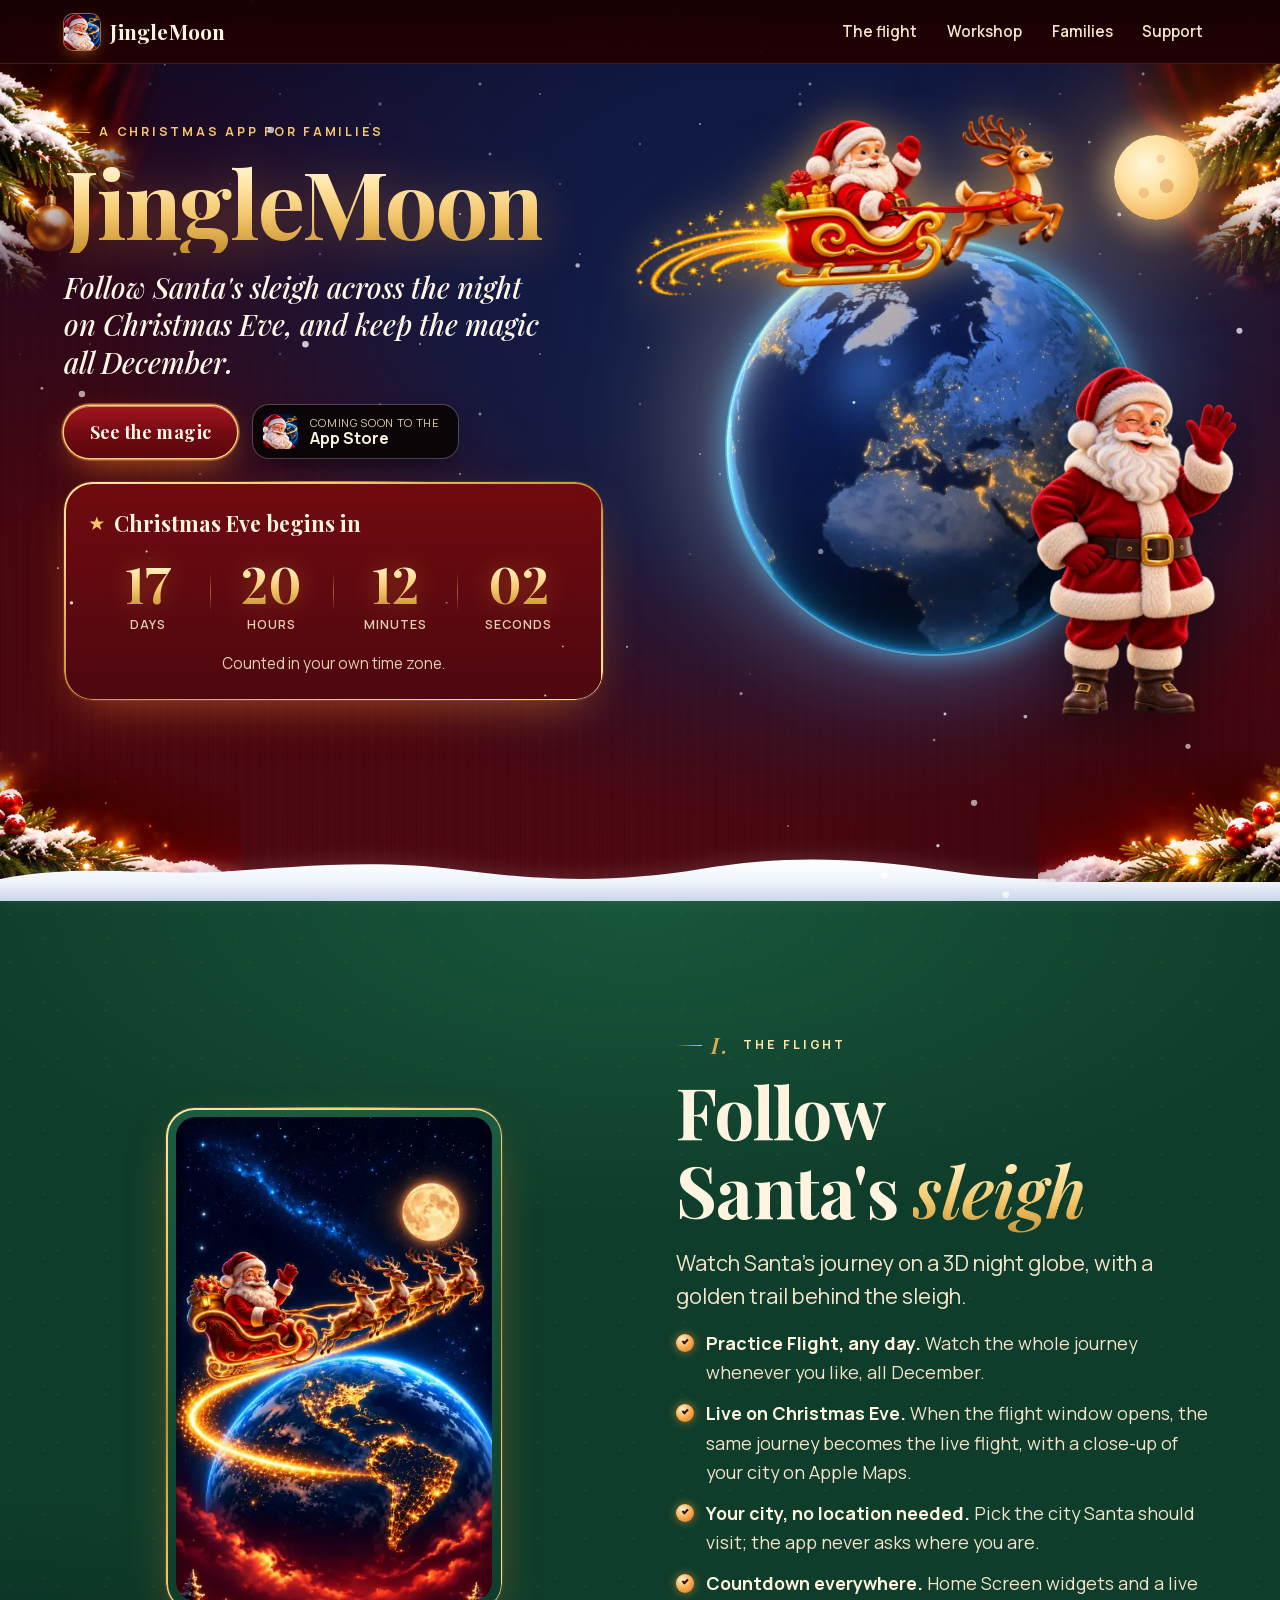
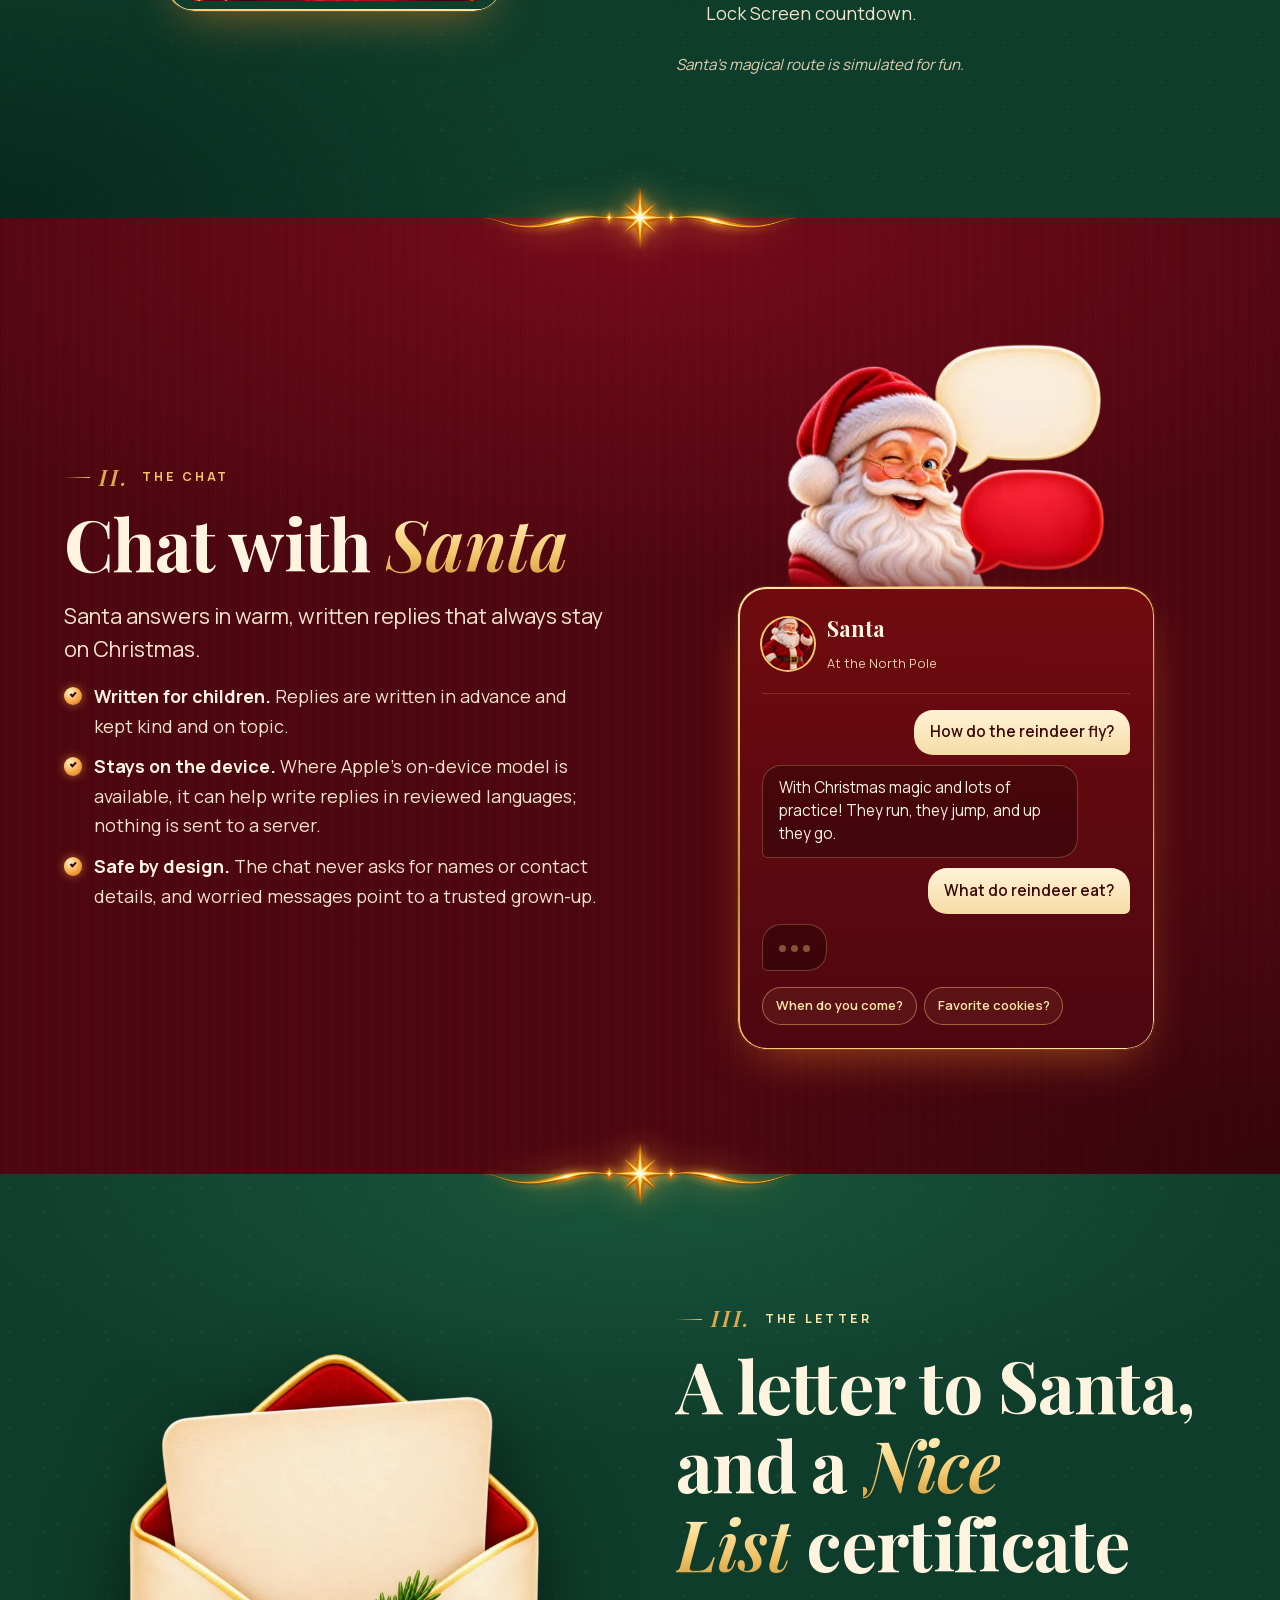
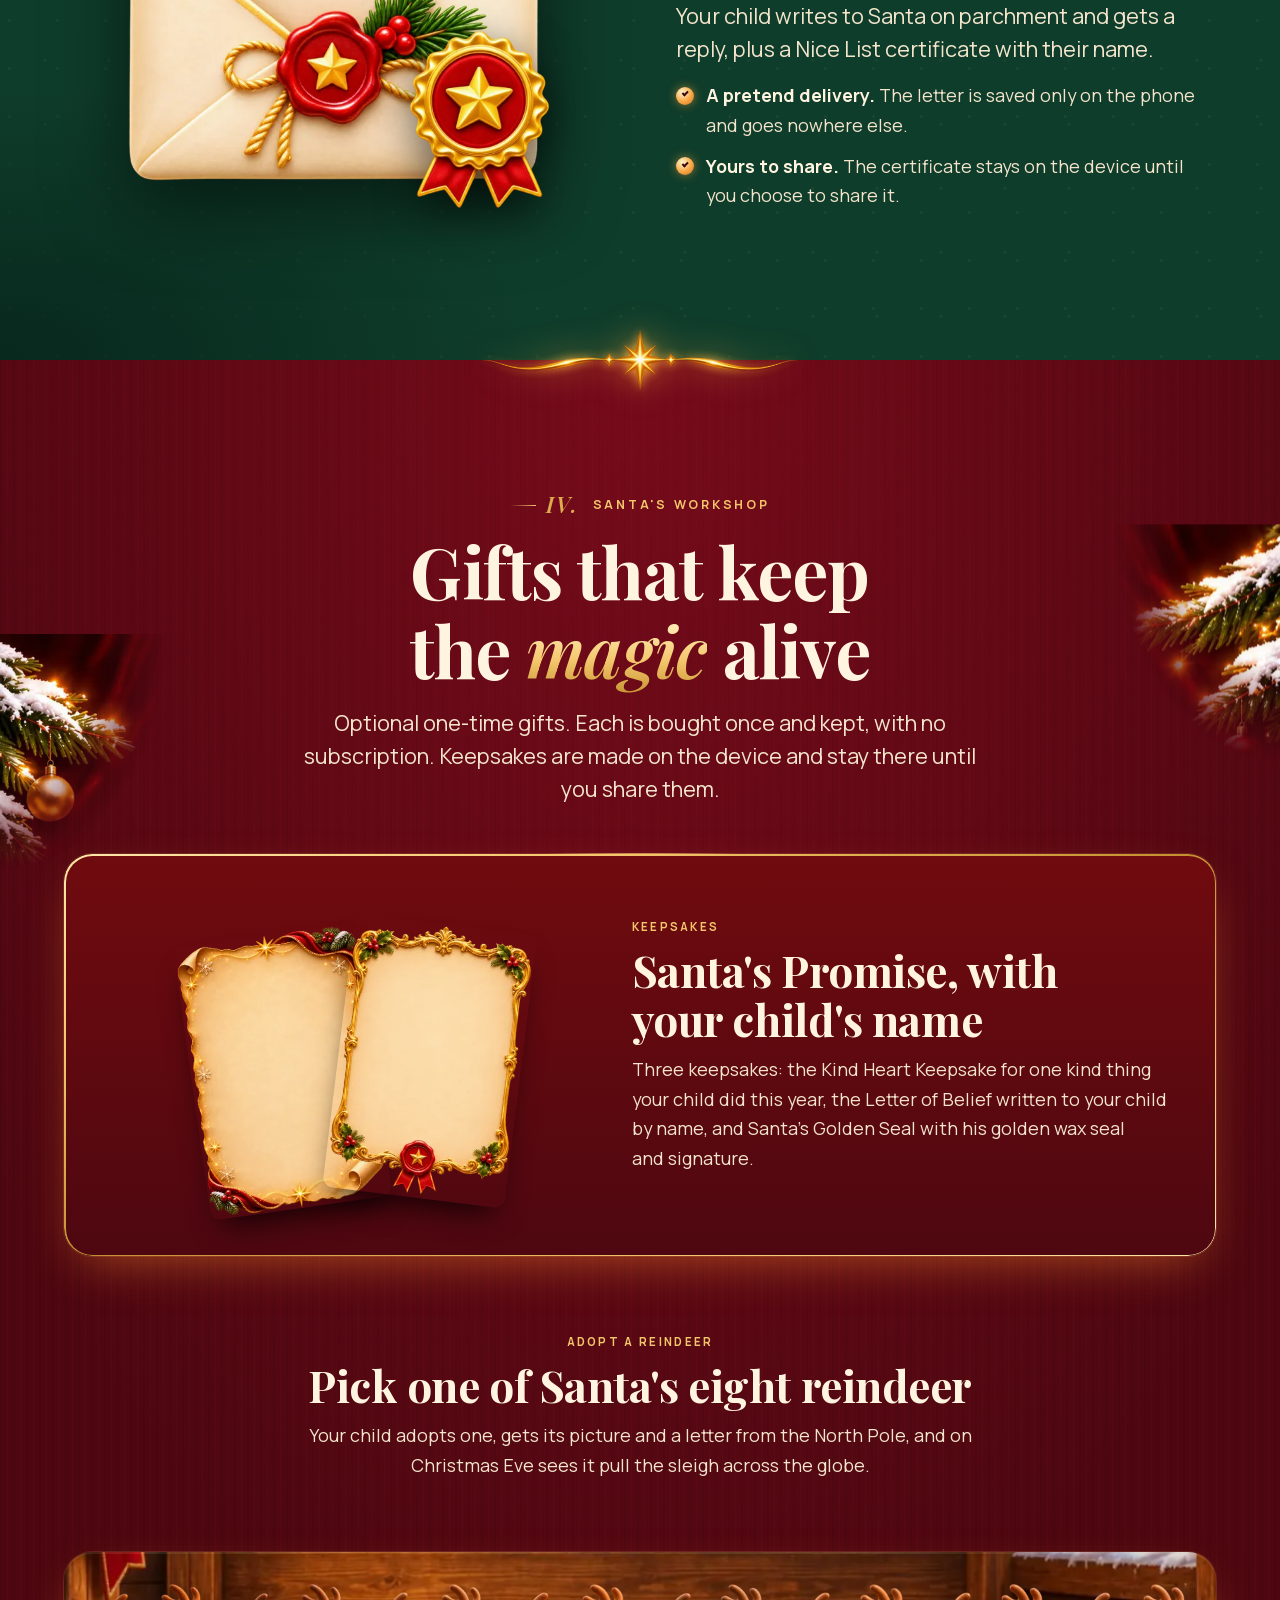
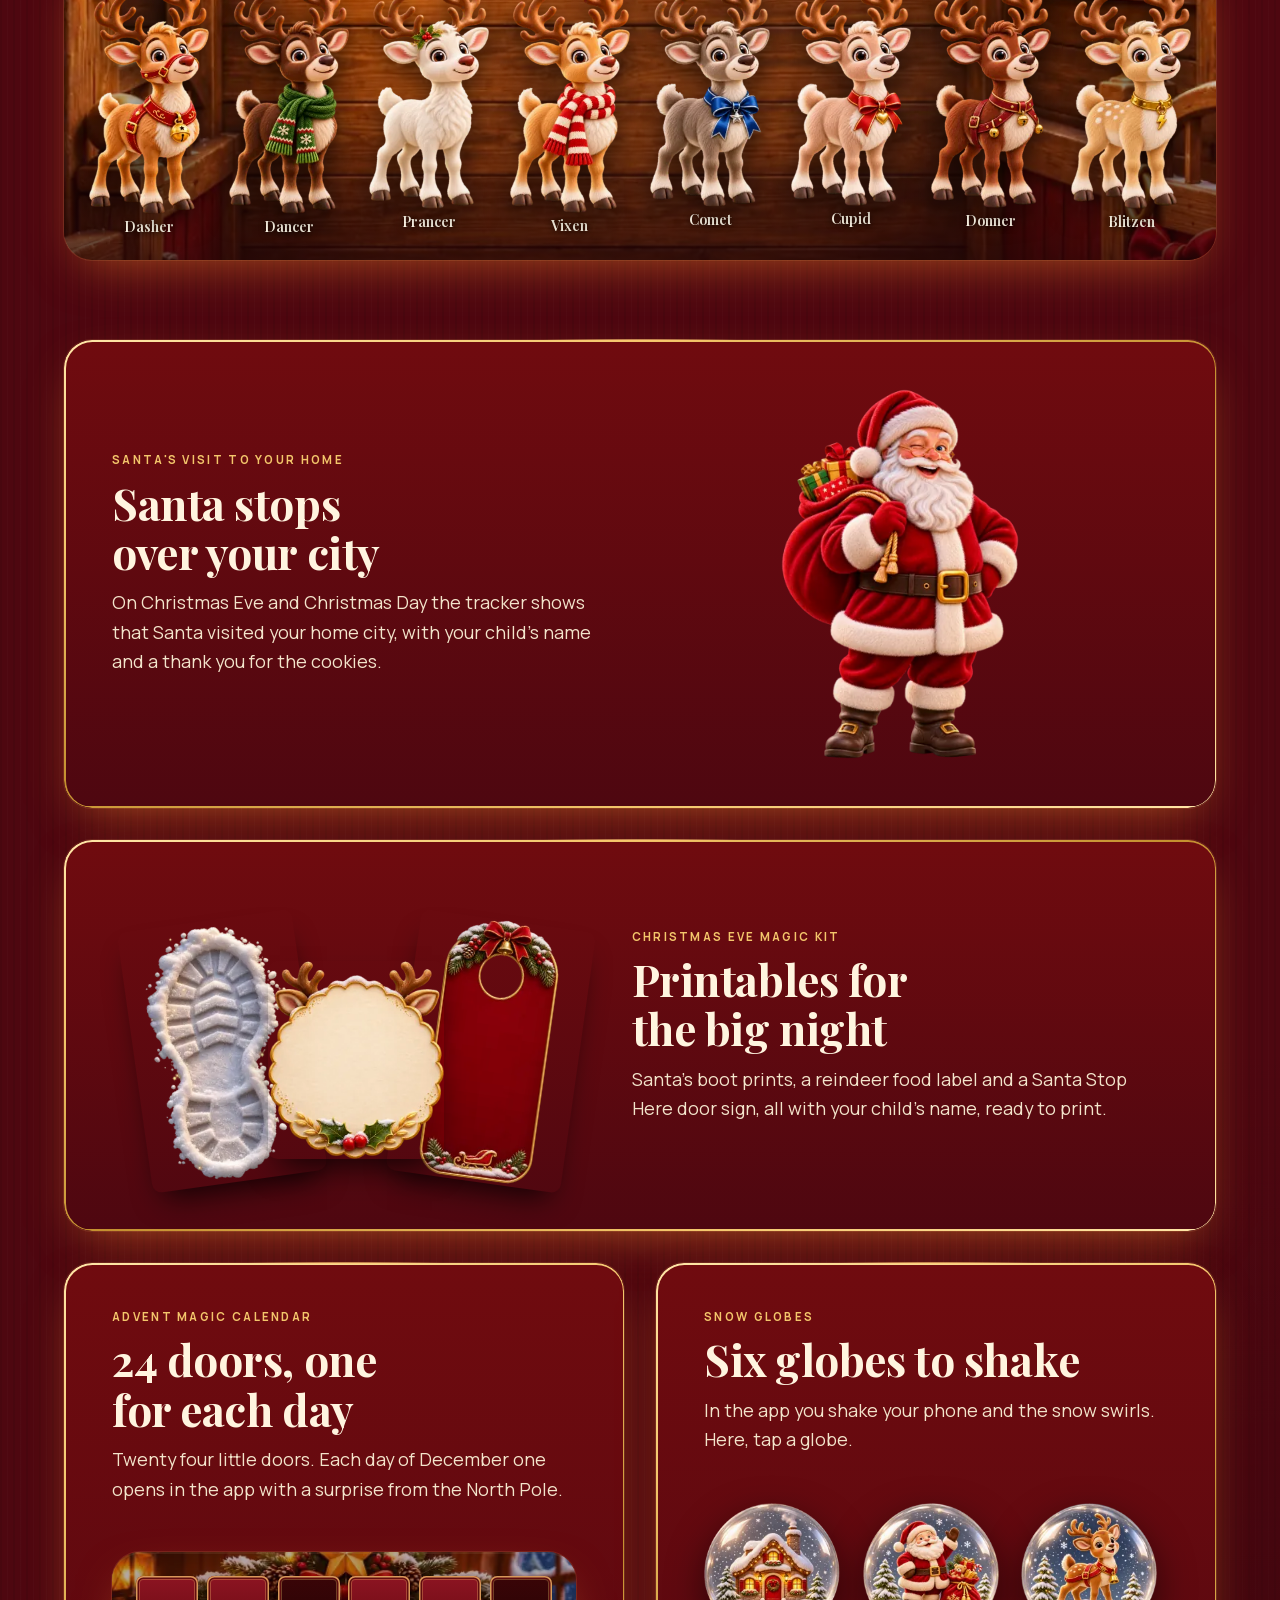
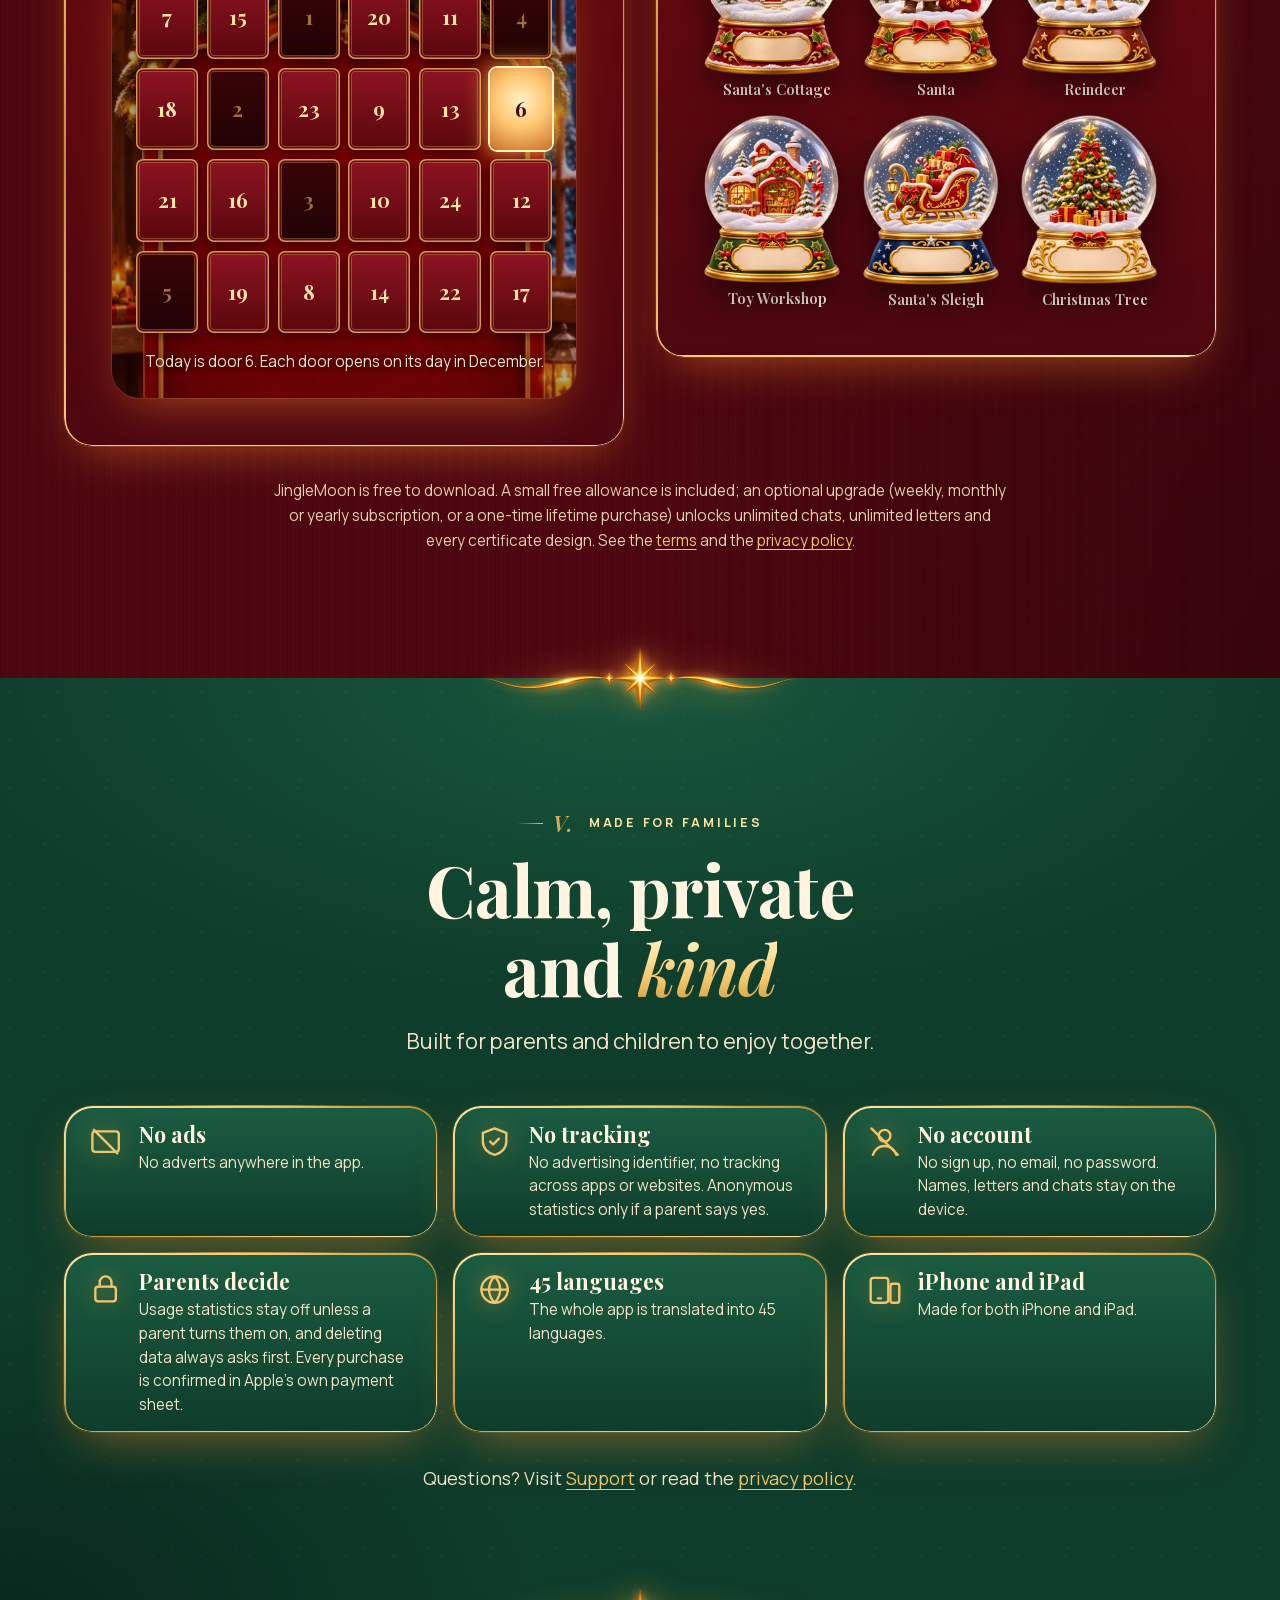
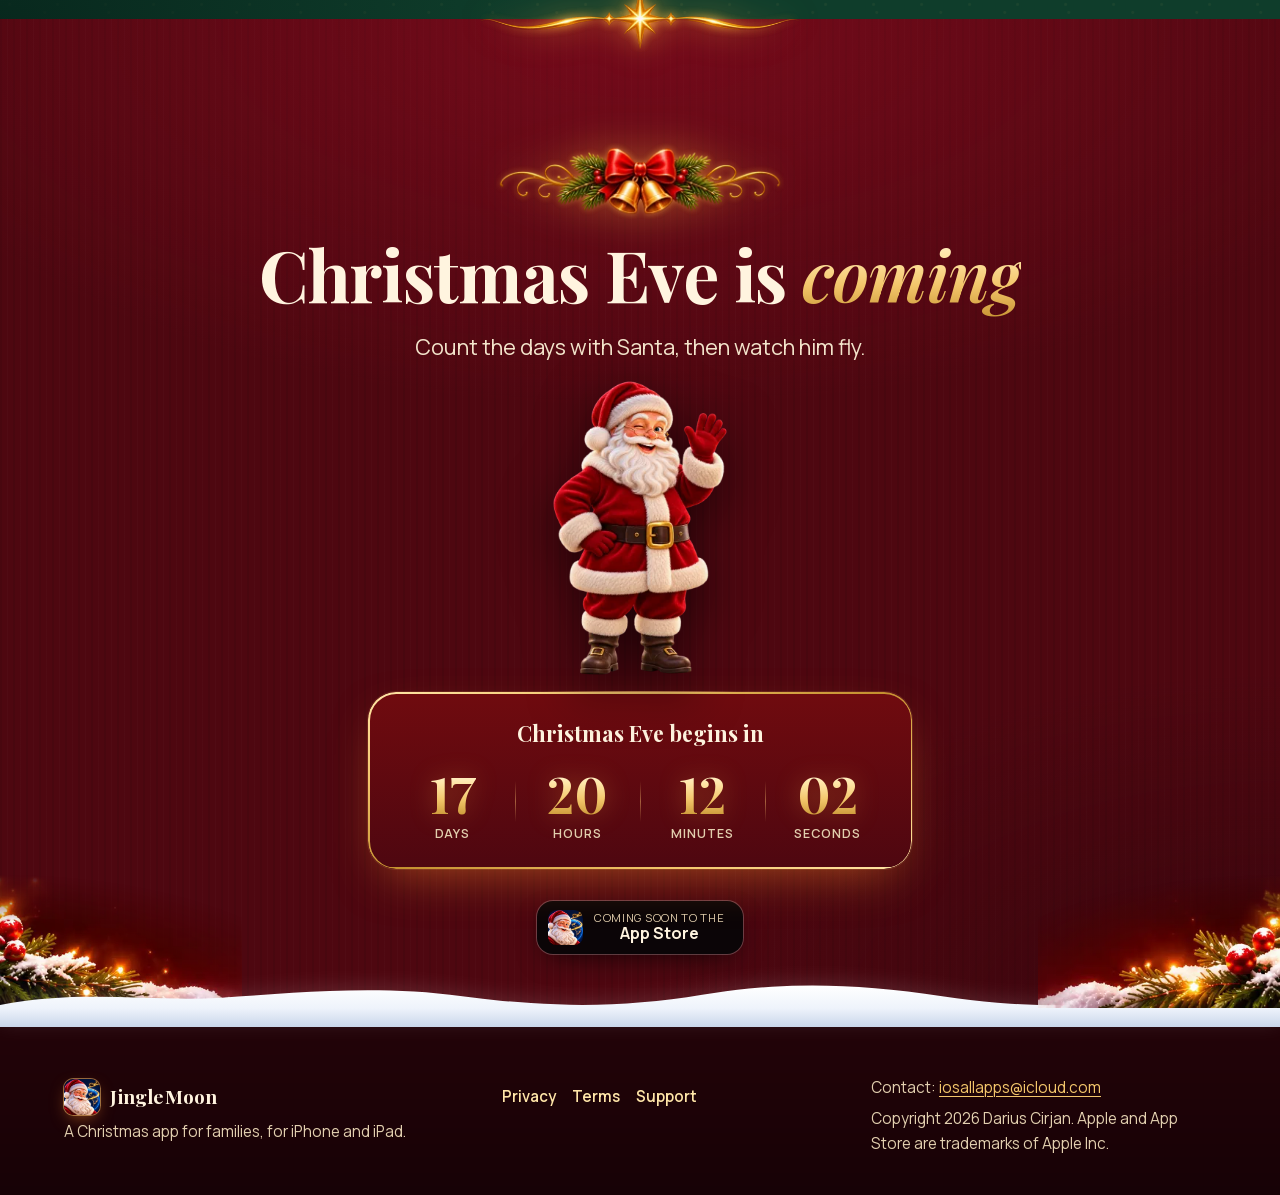
==== commit 9da67eb0: "Drop the grown-ups check from the site - the app no longer has one, so the landing page and privacy " ====
--- a/index.html
+++ b/index.html
@@ -156,7 +156,7 @@
       <p class="lead">Your child writes to Santa on parchment and gets a reply, plus a Nice List certificate with their name.</p>
       <ul class="ticks">
         <li><b>A pretend delivery.</b> The letter is saved only on the phone and goes nowhere else.</li>
-        <li><b>Grown-ups share.</b> Only a grown-up can share the certificate, after a quick grown-ups check.</li>
+        <li><b>Yours to share.</b> The certificate stays on the device until you choose to share it.</li>
       </ul>
     </div>
   </div>
@@ -171,7 +171,7 @@
     <div class="section-intro reveal">
       <p class="eyebrow"><span class="numeral">IV.</span> Santa's Workshop</p>
       <h2 id="workshop-title">Gifts that keep the <em class="gold">magic</em> alive</h2>
-      <p class="lead">Optional one-time gifts. Each is bought once and kept, with no subscription. Keepsakes are made on the device and only a grown-up can share them.</p>
+      <p class="lead">Optional one-time gifts. Each is bought once and kept, with no subscription. Keepsakes are made on the device and stay there until you share them.</p>
     </div>
 
     <article class="card gift reveal" aria-labelledby="g-keepsakes">
@@ -274,7 +274,7 @@
       <li class="card reveal"><svg viewBox="0 0 24 24" fill="none" stroke="currentColor" stroke-width="1.6" stroke-linecap="round" stroke-linejoin="round" aria-hidden="true"><rect x="3" y="5" width="18" height="14" rx="2"/><path d="M4 4l16 16"/></svg><b>No ads</b><span>No adverts anywhere in the app.</span></li>
       <li class="card reveal"><svg viewBox="0 0 24 24" fill="none" stroke="currentColor" stroke-width="1.6" stroke-linecap="round" stroke-linejoin="round" aria-hidden="true"><path d="M12 3l8 3v6c0 4.5-3.4 8-8 9-4.6-1-8-4.5-8-9V6z"/><path d="M9 12l2 2 4-4"/></svg><b>No tracking</b><span>No advertising identifier, no tracking across apps or websites. Anonymous statistics only if a parent says yes.</span></li>
       <li class="card reveal"><svg viewBox="0 0 24 24" fill="none" stroke="currentColor" stroke-width="1.6" stroke-linecap="round" stroke-linejoin="round" aria-hidden="true"><circle cx="12" cy="8" r="4"/><path d="M4 21c1.5-4 4.5-6 8-6s6.5 2 8 6"/><path d="M3 3l18 18"/></svg><b>No account</b><span>No sign up, no email, no password. Names, letters and chats stay on the device.</span></li>
-      <li class="card reveal"><svg viewBox="0 0 24 24" fill="none" stroke="currentColor" stroke-width="1.6" stroke-linecap="round" stroke-linejoin="round" aria-hidden="true"><rect x="5" y="10" width="14" height="10" rx="2"/><path d="M8 10V7a4 4 0 018 0v3"/></svg><b>Grown-ups check</b><span>Sharing, reminders, usage statistics and deleting data sit behind a grown-ups check. Every purchase is confirmed in Apple's own payment sheet.</span></li>
+      <li class="card reveal"><svg viewBox="0 0 24 24" fill="none" stroke="currentColor" stroke-width="1.6" stroke-linecap="round" stroke-linejoin="round" aria-hidden="true"><rect x="5" y="10" width="14" height="10" rx="2"/><path d="M8 10V7a4 4 0 018 0v3"/></svg><b>Parents decide</b><span>Usage statistics stay off unless a parent turns them on, and deleting data always asks first. Every purchase is confirmed in Apple's own payment sheet.</span></li>
       <li class="card reveal"><svg viewBox="0 0 24 24" fill="none" stroke="currentColor" stroke-width="1.6" stroke-linecap="round" stroke-linejoin="round" aria-hidden="true"><circle cx="12" cy="12" r="9"/><path d="M3 12h18M12 3c2.5 2.6 3.8 5.6 3.8 9s-1.3 6.4-3.8 9c-2.5-2.6-3.8-5.6-3.8-9S9.5 5.6 12 3z"/></svg><b>45 languages</b><span>The whole app is translated into 45 languages.</span></li>
       <li class="card reveal"><svg viewBox="0 0 24 24" fill="none" stroke="currentColor" stroke-width="1.6" stroke-linecap="round" stroke-linejoin="round" aria-hidden="true"><rect x="2.5" y="4" width="12" height="17" rx="2"/><rect x="16" y="8" width="6" height="13" rx="1.5"/><path d="M7.5 18h2"/></svg><b>iPhone and iPad</b><span>Made for both iPhone and iPad.</span></li>
     </ul>
